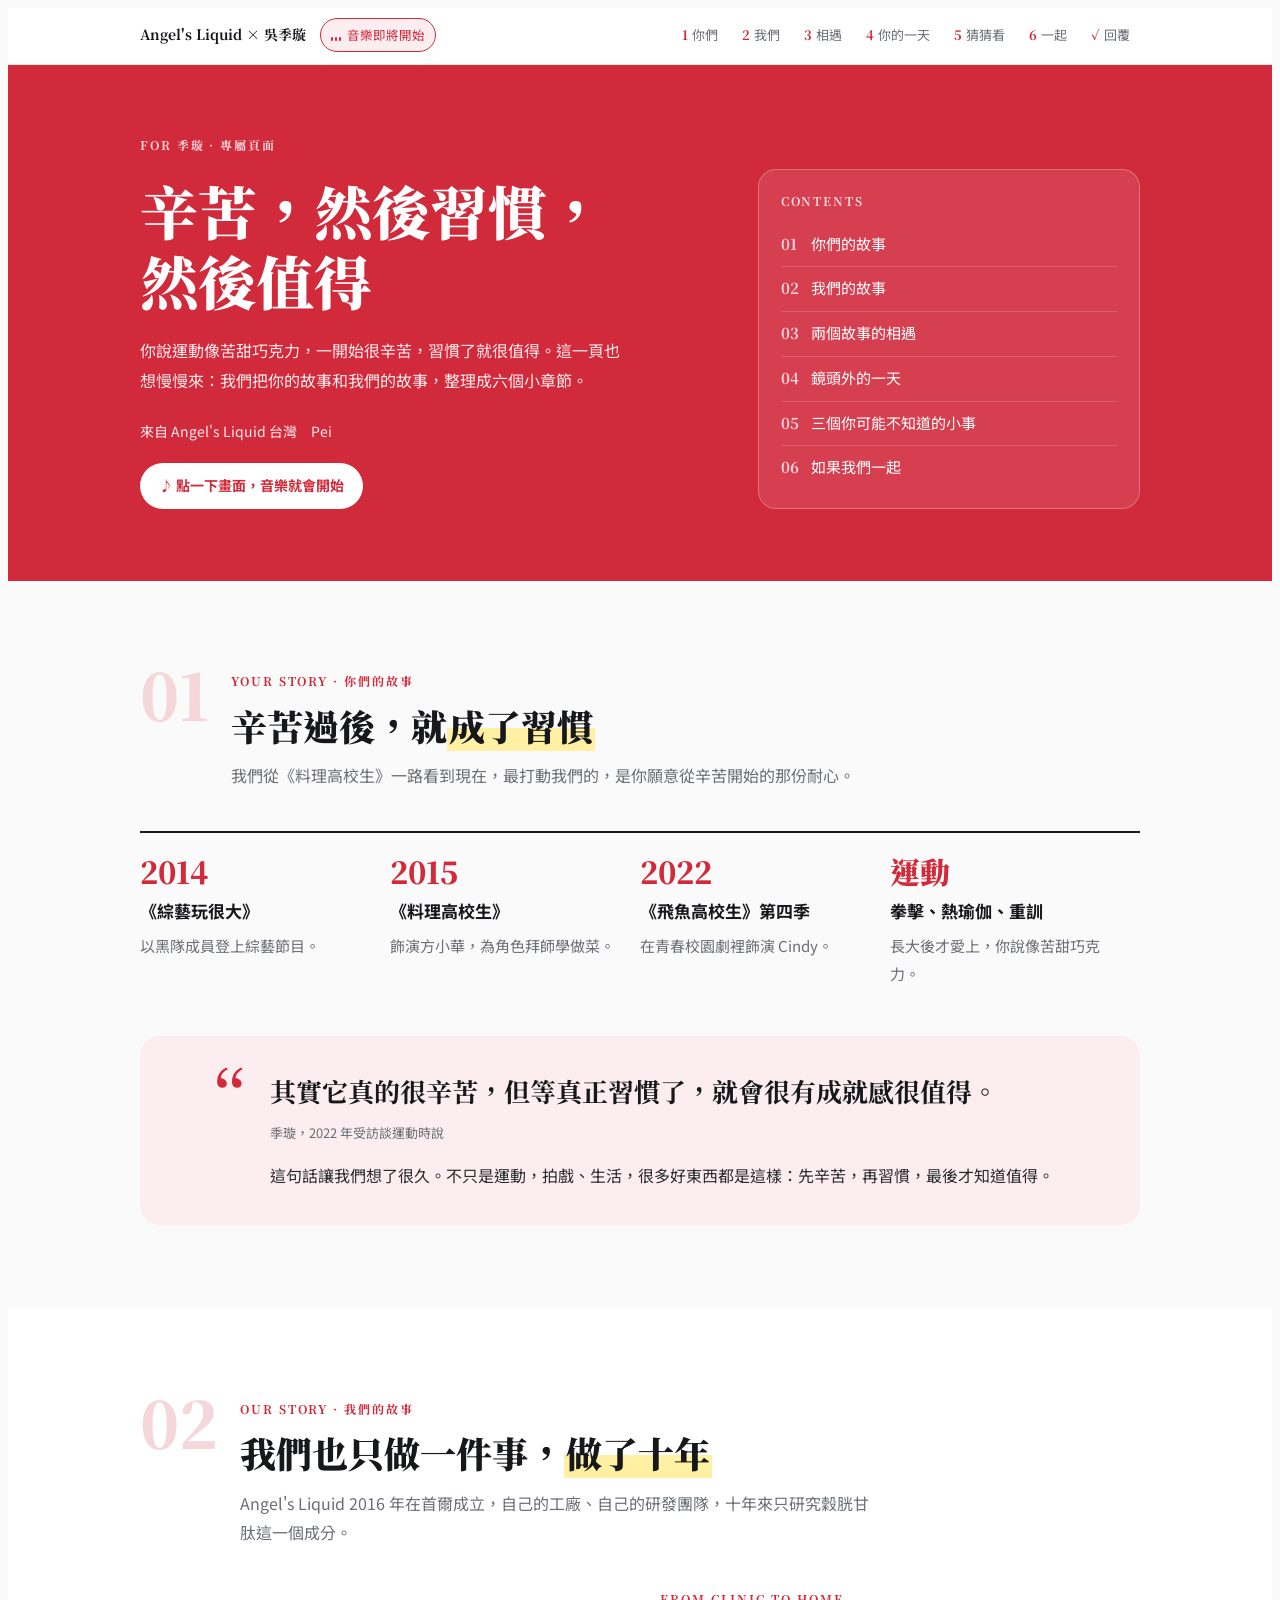
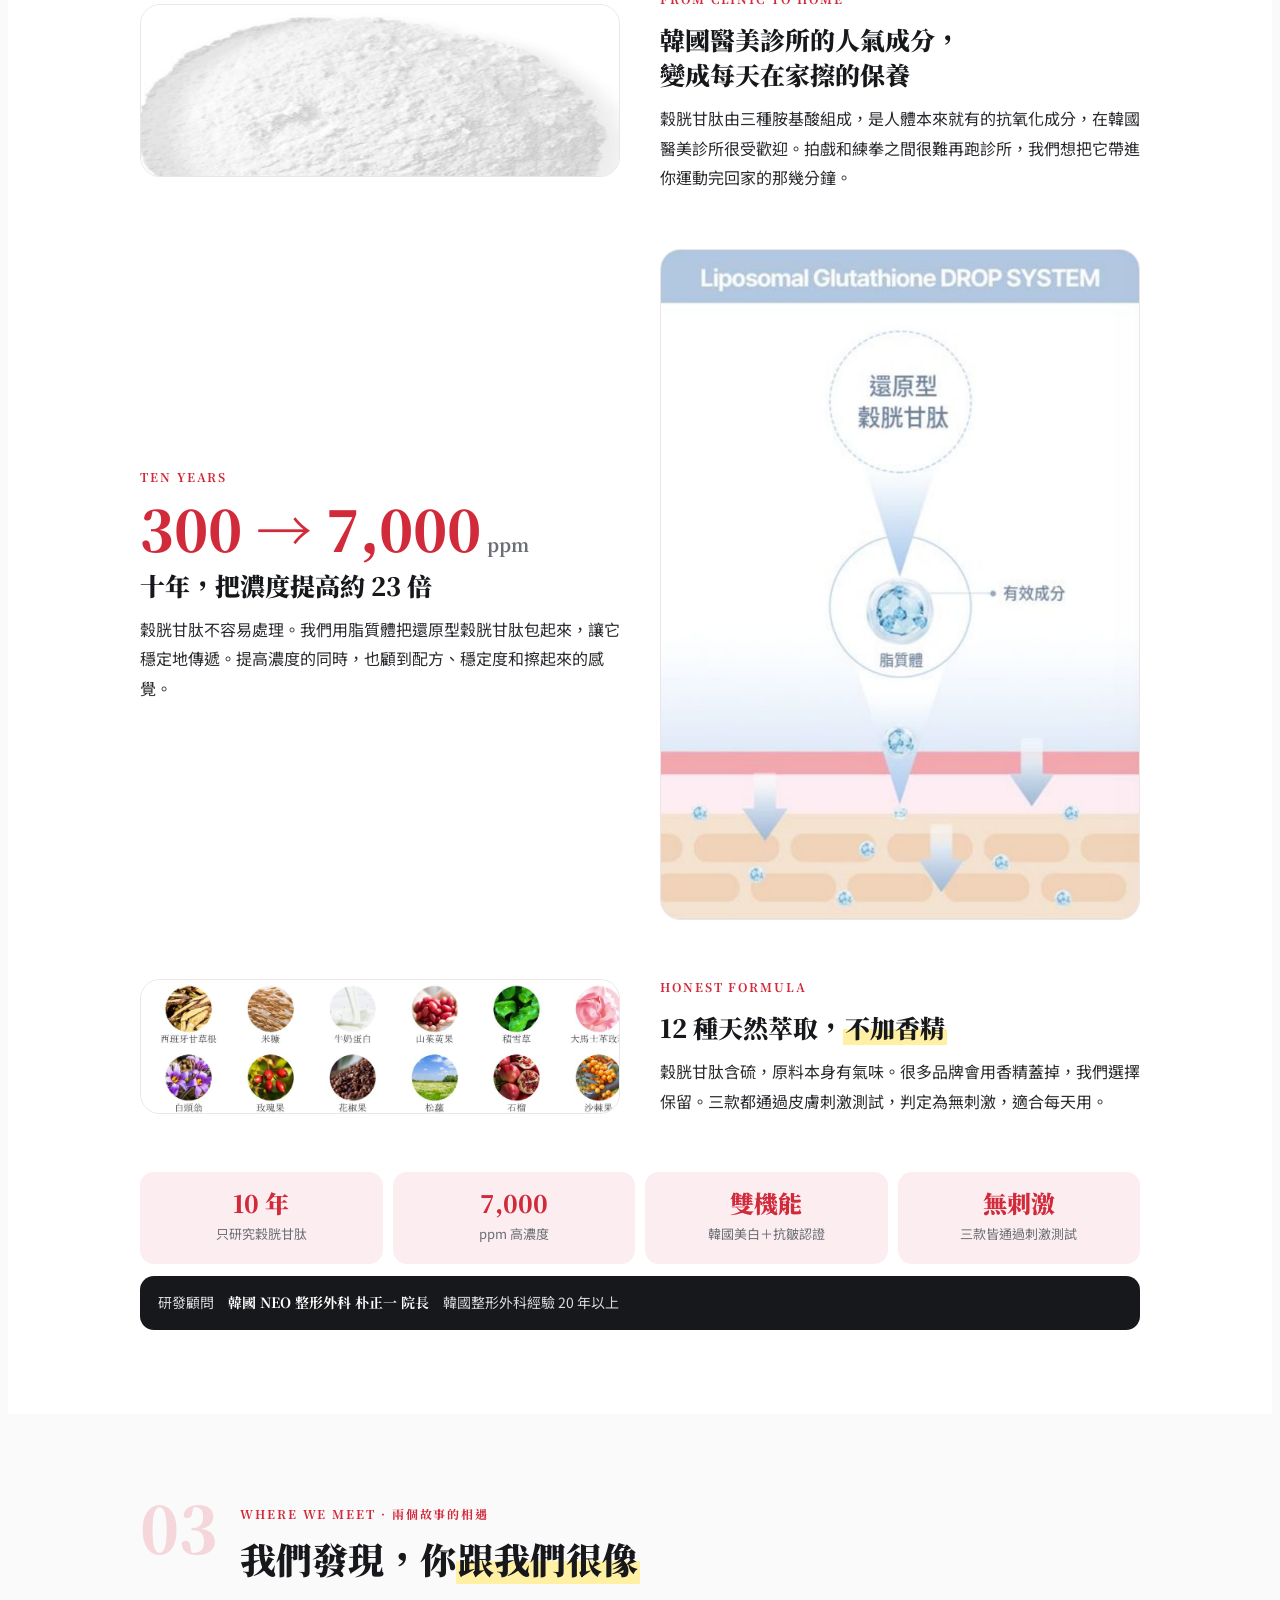
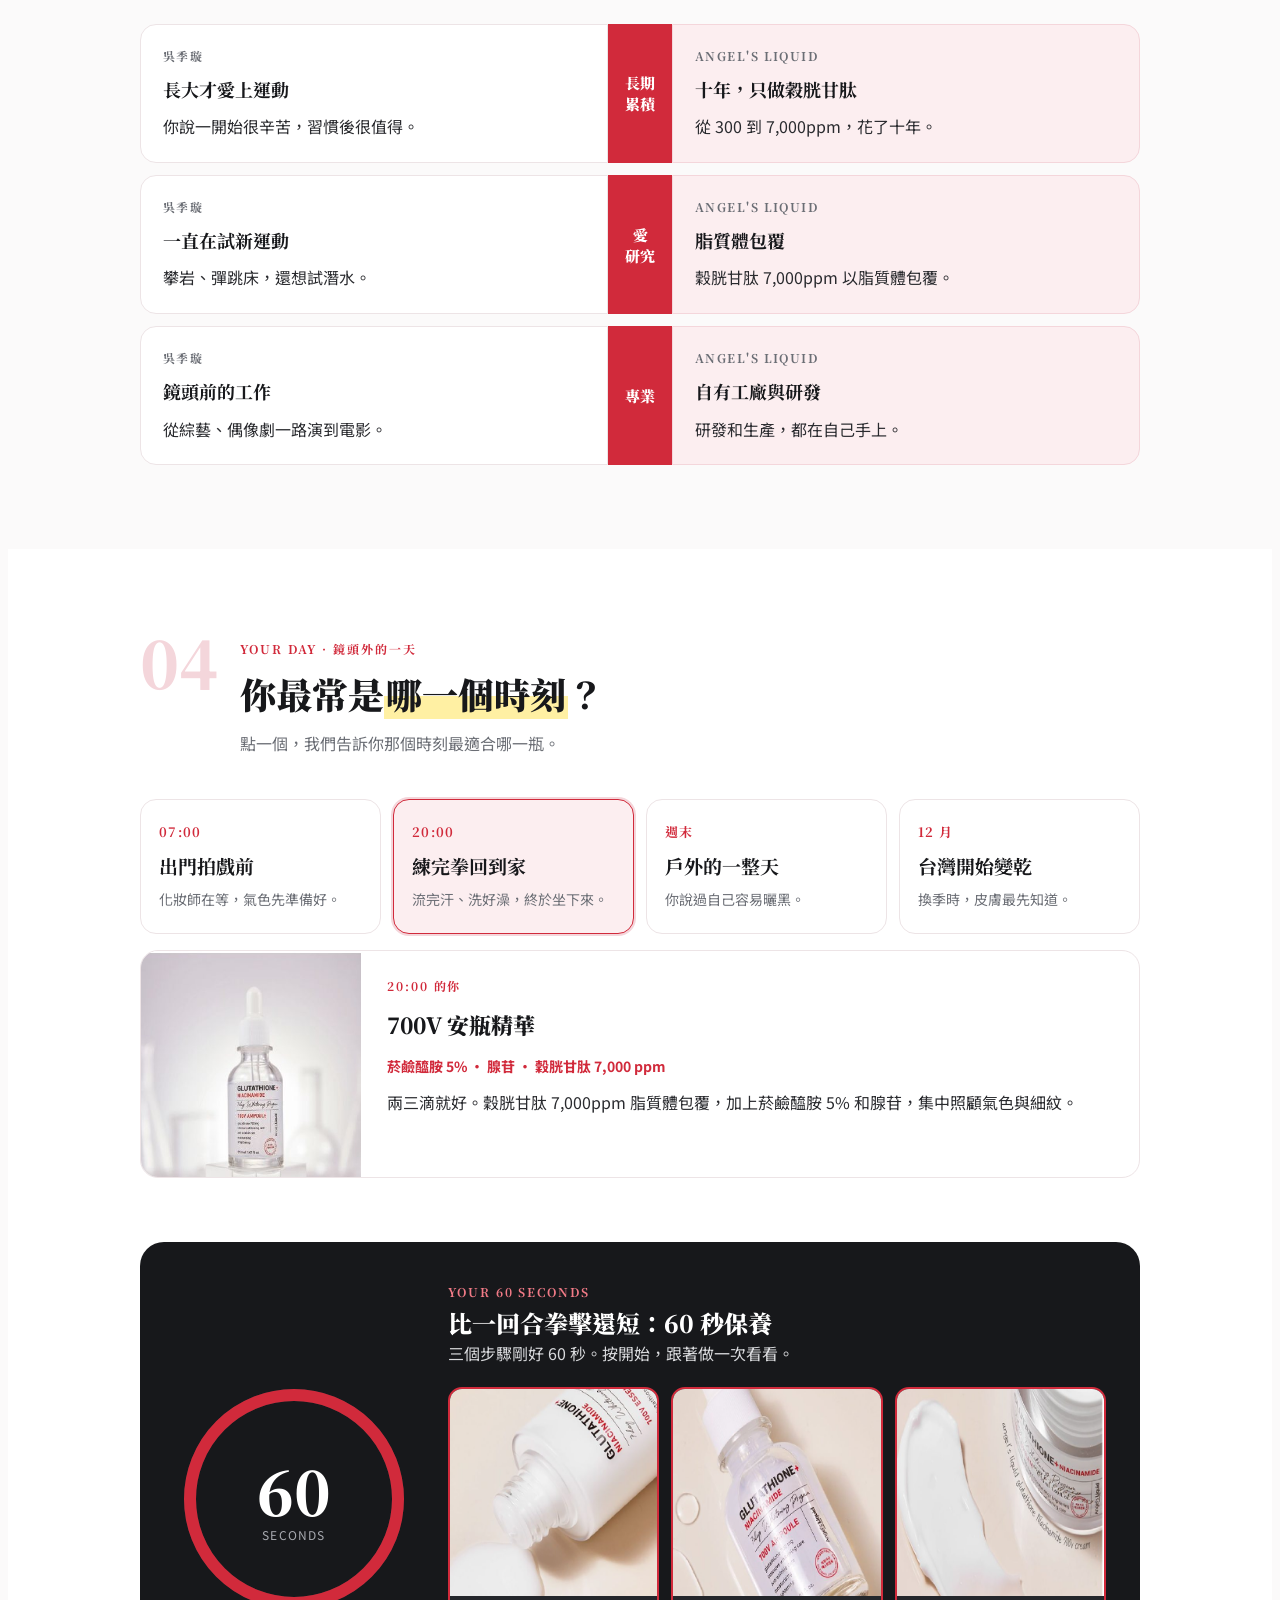
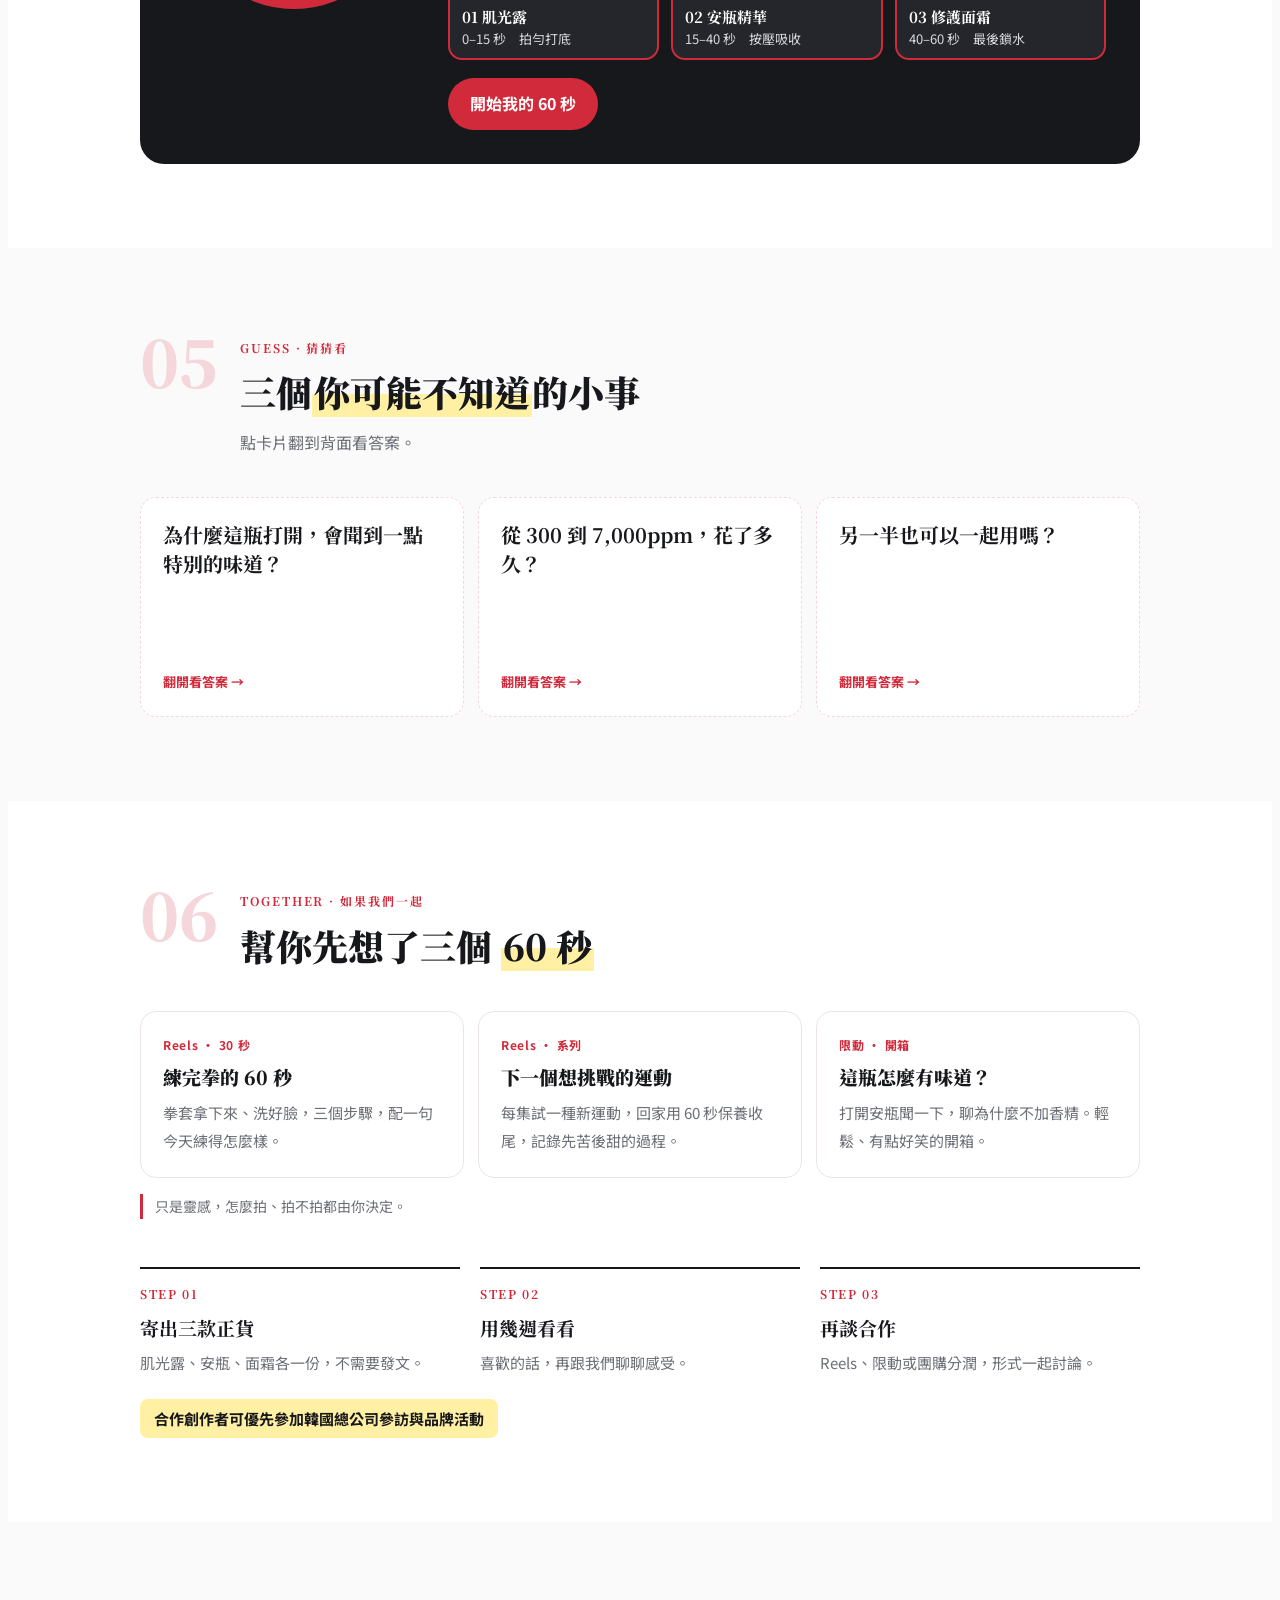
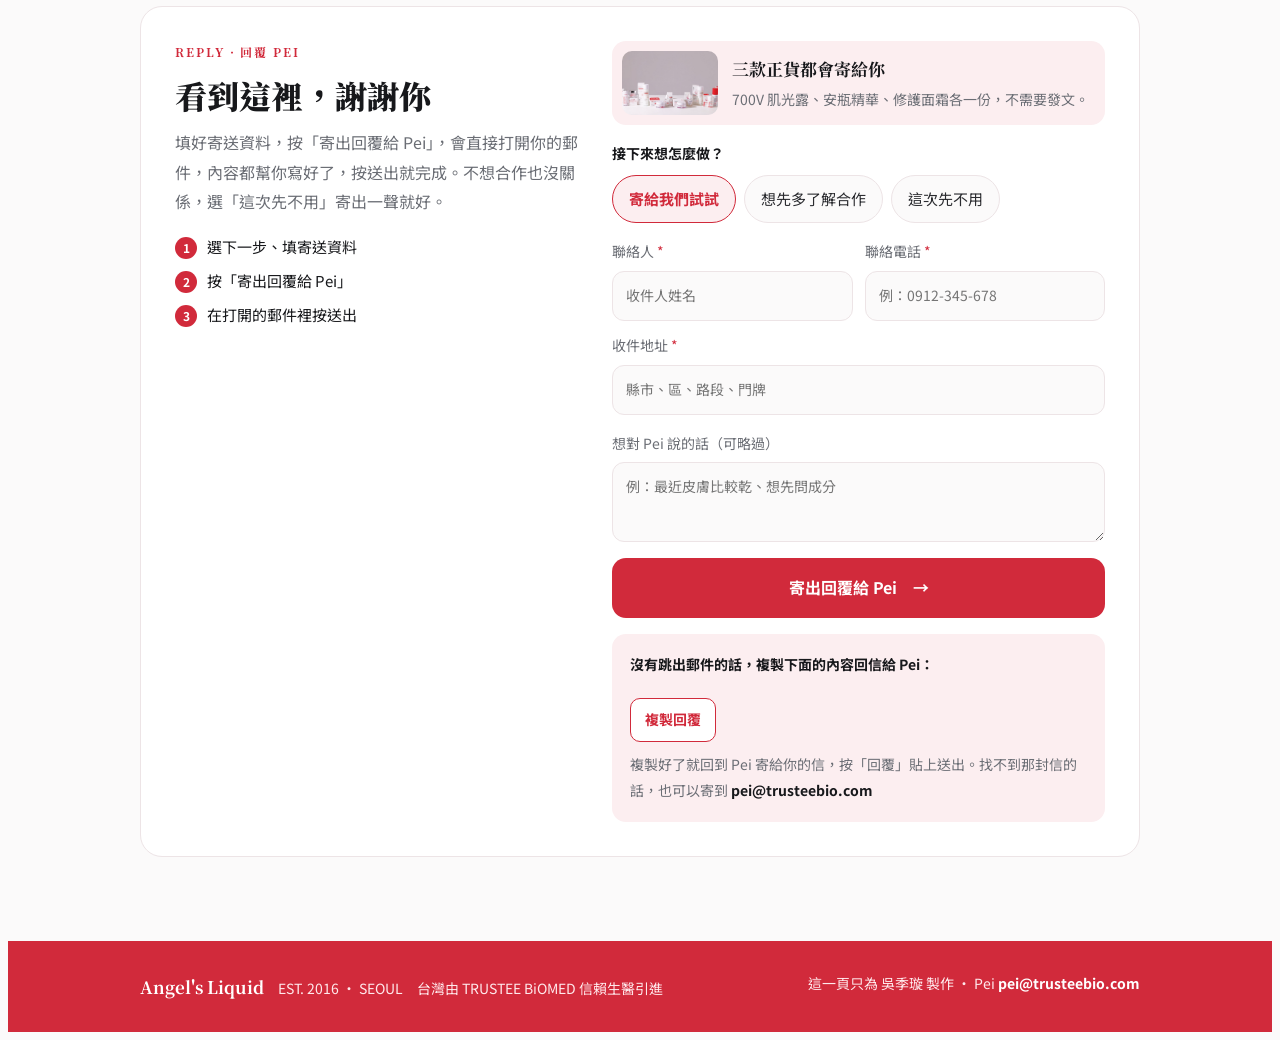
==== winniewu/index.html @ 81952eb5 "Publish winniewu" ====
<!doctype html><html lang="zh-Hant"><head><meta charset="utf-8"><meta name="viewport" content="width=device-width,initial-scale=1,viewport-fit=cover"><meta name="robots" content="noindex,nofollow">
<title>給 季璇 的一頁｜Angel&#x27;s Liquid</title><meta name="description" content="你說運動像苦甜巧克力，一開始很辛苦，習慣了就很值得。這一頁也想慢慢來：我們把你的故事和我們的故事，整理成六個小章節。">
<meta property="og:title" content="給 季璇 的一頁｜Angel&#x27;s Liquid"><meta property="og:description" content="你說運動像苦甜巧克力，一開始很辛苦，習慣了就很值得。這一頁也想慢慢來：我們把你的故事和我們的故事，整理成六個小章節。"><meta property="og:image" content="https://pei-design.github.io/for/assets/img/group.jpg"><meta property="og:url" content="https://pei-design.github.io/for/winniewu/"><meta name="theme-color" content="#D12A3B">
<link rel="preconnect" href="https://fonts.googleapis.com"><link rel="stylesheet" href="https://fonts.googleapis.com/css2?family=Noto+Serif+TC:wght@500;700;900&family=Noto+Sans+TC:wght@400;500;700&display=swap">
<style>/* Layout: a six-chapter booklet for one creator — sticky chapter rail, creator story → brand story → where they meet → her day → guess → collaborate; brand crimson, single light look */
:root{
  --crimson:#D12A3B; --crimson-deep:#A81E2D; --ink:#17181B; --text:#2A2B2F; --muted:#6B6E75;
  --white:#FFFFFF; --page:#FBFAFA; --blush:#FCEEF0; --blush-2:#F4D6DB; --line:#EDE4E6; --marker:#FFF0A3;
  --f-serif:"Noto Serif TC","Songti TC",serif;
  --f-sans:"Noto Sans TC","PingFang TC","Microsoft JhengHei",sans-serif;
  color-scheme:light;
}
*{box-sizing:border-box}
html{scroll-behavior:smooth}
@media (prefers-reduced-motion:reduce){html{scroll-behavior:auto}}
body{background:var(--page);color:var(--text);font-family:var(--f-sans);font-size:16px;line-height:1.85}
body::before{content:"";position:fixed;inset:0 0 auto;height:env(safe-area-inset-top,0px);z-index:10;background:var(--white)}
.band{padding-left:max(16px,env(safe-area-inset-left,0px));padding-right:max(16px,env(safe-area-inset-right,0px))}
.inner{max-width:1000px;margin:0 auto}
h1,h2,h3{font-family:var(--f-serif);color:var(--ink);margin:0;text-wrap:balance;line-height:1.4}
p{margin:0}
img{display:block;max-width:100%}
.label{font-family:var(--f-serif);font-weight:700;font-size:12px;letter-spacing:.16em;text-transform:uppercase;color:var(--crimson)}
mark{background:linear-gradient(transparent 55%,var(--marker) 55%);color:inherit;padding:0 2px;white-space:nowrap}
button{font:inherit}
button:focus-visible,a:focus-visible{outline:2px solid var(--crimson);outline-offset:3px}

/* chapter rail */
.rail{position:sticky;top:env(safe-area-inset-top,0px);z-index:9;background:rgba(255,255,255,.96);border-bottom:1px solid var(--line);backdrop-filter:blur(6px)}
.rail .inner{display:flex;align-items:center;gap:14px;padding-block:10px;overflow-x:auto;scrollbar-width:none}
.rail .inner::-webkit-scrollbar{display:none}
.rail .brand{font-family:var(--f-serif);font-weight:700;color:var(--ink);white-space:nowrap;font-size:14px}
.rail nav{display:flex;gap:4px;margin-left:auto}
.rail a{white-space:nowrap;text-decoration:none;font-size:13px;color:var(--muted);padding:5px 10px;border-radius:999px}
.rail a b{font-family:var(--f-serif);color:var(--crimson);margin-right:4px}
.rail a.on{background:var(--blush);color:var(--crimson);font-weight:700}
.bar{height:2px;background:var(--crimson);width:0;transition:width .15s linear}

/* chapter frame */
.ch{padding-block:84px}
.ch-head{display:grid;grid-template-columns:auto 1fr;gap:22px;align-items:start;margin-bottom:40px;max-width:46em}
.ch-no{font-family:var(--f-serif);font-weight:900;font-size:64px;line-height:.9;color:var(--blush-2)}
.ch-head h2{font-size:clamp(26px,3.8vw,36px);font-weight:900;margin-top:6px}
.ch-head p{color:var(--muted);margin-top:10px}
.alt{background:var(--white)}

/* cover */
.cover{background:var(--crimson);color:var(--white)}
.cover .inner{padding-block:64px 72px;display:grid;grid-template-columns:1.2fr .8fr;gap:44px;align-items:end}
.cover .label{color:#FFD6DB}
.cover h1{color:var(--white);font-size:clamp(34px,5.8vw,58px);font-weight:900;line-height:1.22;margin:16px 0 20px}
.cover p{color:#FFE9EC;max-width:30em}
.toc{background:rgba(255,255,255,.1);border:1px solid rgba(255,255,255,.25);border-radius:18px;padding:20px 22px;display:flex;flex-direction:column;gap:2px}
.toc .label{margin-bottom:8px}
.toc a{display:grid;grid-template-columns:30px 1fr;color:var(--white);text-decoration:none;padding:7px 0;border-top:1px solid rgba(255,255,255,.16);font-size:15px}
.toc a:first-of-type{border-top:0}
.toc a b{font-family:var(--f-serif);color:#FFD6DB}
.toc a:hover span{text-decoration:underline}
.from{margin-top:24px;font-size:14px;color:#FFD6DB}
@media (max-width:800px){.cover .inner{grid-template-columns:1fr}}

/* ch1 timeline */
.tl{list-style:none;margin:0;padding:0;display:grid;grid-template-columns:repeat(4,1fr);border-top:2px solid var(--ink)}
.tl li{padding:20px 18px 0 0;display:flex;flex-direction:column;gap:6px;min-width:0}
.tl .yr{font-family:var(--f-serif);font-weight:900;font-size:30px;color:var(--crimson);font-variant-numeric:tabular-nums;line-height:1.2}
.tl b{color:var(--ink);font-size:17px}
.tl span{font-size:15px;color:var(--muted)}
@media (max-width:800px){.tl{grid-template-columns:1fr 1fr;row-gap:26px}}
@media (max-width:440px){.tl{grid-template-columns:1fr}}
.quote{margin-top:48px;background:var(--blush);border-radius:20px;padding:34px 36px;display:grid;grid-template-columns:auto 1fr;gap:22px}
.quote .q{font-family:var(--f-serif);font-size:72px;line-height:.8;color:var(--crimson)}
.quote blockquote{margin:0;font-family:var(--f-serif);font-weight:700;font-size:clamp(20px,2.8vw,26px);color:var(--ink);line-height:1.6}
.quote cite{display:block;margin-top:10px;font-style:normal;font-size:13px;color:var(--muted)}
.quote p{margin-top:16px}
@media (max-width:560px){.quote{grid-template-columns:1fr;padding:26px}}

/* ch2 brand story: alternating image/text rows */
.rows{display:flex;flex-direction:column;gap:56px}
.row{display:grid;grid-template-columns:1fr 1fr;gap:40px;align-items:center}
.row.flip-r .media{order:2}
.row .media{background:var(--white);border:1px solid var(--line);border-radius:20px;overflow:hidden}
.row .media img{width:100%;height:auto}
.row .txt{display:flex;flex-direction:column;gap:12px}
.row .txt h3{font-size:clamp(21px,2.6vw,25px);font-weight:900}
.row .big{font-family:var(--f-serif);font-weight:900;font-size:clamp(40px,6vw,56px);color:var(--crimson);line-height:1}
.row .big small{font-size:18px;color:var(--muted);font-weight:700;margin-left:6px}
@media (max-width:800px){.row{grid-template-columns:1fr;gap:20px}.row.flip-r .media{order:0}}
.proofs{display:grid;grid-template-columns:repeat(4,1fr);gap:10px;margin-top:56px}
.proof{background:var(--blush);border-radius:14px;padding:16px 12px;text-align:center}
.proof b{display:block;font-family:var(--f-serif);font-weight:900;font-size:24px;color:var(--crimson);line-height:1.25}
.proof span{font-size:13px;color:var(--muted)}
@media (max-width:700px){.proofs{grid-template-columns:1fr 1fr}}
.doc{margin-top:12px;background:var(--ink);color:#D9DADD;border-radius:14px;padding:14px 18px;font-size:14px}
.doc b{color:var(--white);font-family:var(--f-serif)}

/* ch3 meet */
.meet{display:flex;flex-direction:column;gap:12px}
.pair{display:grid;grid-template-columns:1fr 64px 1fr;align-items:stretch;gap:0}
.pair > div{background:var(--white);border:1px solid var(--line);padding:20px 22px;display:flex;flex-direction:column;gap:6px;min-width:0}
.pair .you{border-radius:16px 0 0 16px}
.pair .us{border-radius:0 16px 16px 0;background:var(--blush);border-color:var(--blush-2)}
.pair .mid{background:var(--crimson);border:0;color:var(--white);align-items:center;justify-content:center;font-family:var(--f-serif);font-weight:900;font-size:15px;padding:8px;text-align:center;line-height:1.4}
.pair .who{font-size:12px;letter-spacing:.12em;font-weight:700;color:var(--muted);font-family:var(--f-serif)}
.pair b{font-family:var(--f-serif);font-size:18px;color:var(--ink)}
@media (max-width:640px){.pair{grid-template-columns:1fr}.pair .you{border-radius:16px 16px 0 0}.pair .us{border-radius:0 0 16px 16px}.pair .mid{padding:6px}}

/* ch4 day */
.scenes{display:grid;grid-template-columns:repeat(4,1fr);gap:12px}
.scene{background:var(--white);border:1px solid var(--line);border-radius:16px;padding:20px 18px;text-align:left;cursor:pointer;display:flex;flex-direction:column;gap:8px;color:inherit;min-width:0}
.scene .t{font-family:var(--f-serif);font-size:13px;letter-spacing:.1em;color:var(--crimson);font-weight:700}
.scene b{font-family:var(--f-serif);font-size:19px;color:var(--ink);line-height:1.45}
.scene span{font-size:14px;color:var(--muted)}
.scene[aria-pressed="true"]{border-color:var(--crimson);background:var(--blush);box-shadow:0 0 0 2px var(--blush-2)}
@media (max-width:860px){.scenes{grid-template-columns:1fr 1fr}}

.answer{margin-top:16px;background:var(--white);border:1px solid var(--line);border-radius:18px;overflow:hidden;display:grid;grid-template-columns:220px 1fr}
.answer img{width:100%;height:100%;object-fit:cover;background:#F2F1F3}
.answer .body{padding:24px 26px;display:flex;flex-direction:column;gap:8px;min-width:0}
.answer .name{font-family:var(--f-serif);font-weight:900;font-size:22px;color:var(--ink)}
.answer .spec{font-size:14px;color:var(--crimson);font-weight:700}
@media (max-width:600px){.answer{grid-template-columns:1fr}.answer img{height:220px}}
.routine{margin-top:64px;background:var(--ink);border-radius:24px;padding:34px;display:grid;grid-template-columns:240px 1fr;gap:34px;align-items:center;color:#D9DADD}
.routine h3{color:var(--white);font-size:24px;font-weight:900}
.ring{position:relative;width:100%;max-width:240px;aspect-ratio:1}
.ring svg{width:100%;height:100%;transform:rotate(-90deg)}
.ring .face{position:absolute;inset:0;display:flex;flex-direction:column;align-items:center;justify-content:center;gap:4px}
.ring .sec{font-family:var(--f-serif);font-weight:900;font-size:60px;line-height:1;color:var(--white);font-variant-numeric:tabular-nums}
.ring .face small{font-size:12px;color:#A9ABB1;letter-spacing:.1em}
.rsteps{display:grid;grid-template-columns:repeat(3,1fr);gap:12px;margin-top:18px}
.rstep{border-radius:14px;overflow:hidden;background:#24262B;border:2px solid transparent;transition:border-color .3s,opacity .3s;opacity:.55}
.rstep.on{border-color:var(--crimson);opacity:1}
.rstep img{width:100%;aspect-ratio:1;object-fit:cover}
.rstep div{padding:10px 12px;font-size:13px;line-height:1.5}
.rstep b{display:block;color:var(--white);font-family:var(--f-serif);font-size:15px}
.go{margin-top:18px;background:var(--crimson);color:var(--white);border:0;border-radius:999px;padding:11px 22px;font-weight:700;cursor:pointer}
.go:hover{background:var(--crimson-deep)}
@media (max-width:760px){.routine{grid-template-columns:1fr;padding:24px}.ring{margin:0 auto;max-width:200px}}


/* ch5 flips */
.flips{display:grid;grid-template-columns:repeat(3,1fr);gap:14px}
.flip{perspective:900px;border:0;background:none;padding:0;cursor:pointer;min-height:220px;text-align:left}
.flip .card{position:relative;width:100%;height:100%;min-height:220px;transition:transform .6s;transform-style:preserve-3d}
.flip[aria-pressed="true"] .card{transform:rotateY(180deg)}
.flip .side{position:absolute;inset:0;border-radius:16px;padding:22px;display:flex;flex-direction:column;gap:10px;backface-visibility:hidden;-webkit-backface-visibility:hidden}
.flip .front{background:var(--white);border:1.5px dashed var(--blush-2)}
.flip .front b{font-family:var(--f-serif);font-size:20px;color:var(--ink);line-height:1.45}
.flip .front span{margin-top:auto;font-size:13px;color:var(--crimson);font-weight:700}
.flip .back{background:var(--crimson);color:var(--white);transform:rotateY(180deg)}
.flip .back .t{font-size:12px;letter-spacing:.14em;color:#FFD6DB;font-family:var(--f-serif);font-weight:700}
@media (prefers-reduced-motion:reduce){.flip .card{transition:none}}
@media (max-width:780px){.flips{grid-template-columns:1fr}}

/* ch6 */
.ideas{display:grid;grid-template-columns:repeat(3,1fr);gap:14px}
.idea{background:var(--white);border:1px solid var(--line);border-radius:16px;padding:22px;display:flex;flex-direction:column;gap:8px}
.idea .fmt{font-size:12px;font-weight:700;color:var(--crimson);letter-spacing:.06em}
.idea h3{font-size:19px;font-weight:900}
.idea p{font-size:15px;color:var(--muted)}
.aside{margin-top:16px;font-size:14px;color:var(--muted);border-left:3px solid var(--crimson);padding-left:12px}
@media (max-width:780px){.ideas{grid-template-columns:1fr}}
.steps{list-style:none;margin:48px 0 0;padding:0;display:grid;grid-template-columns:repeat(3,1fr);gap:20px;counter-reset:s}
.steps li{border-top:2px solid var(--ink);padding-top:14px;display:flex;flex-direction:column;gap:4px}
.steps li::before{counter-increment:s;content:"STEP 0" counter(s);font-family:var(--f-serif);font-size:12px;letter-spacing:.14em;color:var(--crimson);font-weight:700}
.steps b{font-family:var(--f-serif);font-size:19px;color:var(--ink)}
.steps span{color:var(--muted);font-size:15px}
.perk{margin-top:22px;display:inline-block;background:var(--marker);color:var(--ink);font-weight:700;padding:6px 14px;border-radius:8px;font-size:15px}
@media (max-width:640px){.steps{grid-template-columns:1fr}}

/* reply */
.reply{background:var(--white);border:1px solid var(--line);border-radius:22px;padding:34px;display:grid;grid-template-columns:.9fr 1.1fr;gap:34px}
@media (max-width:780px){.reply{grid-template-columns:1fr;padding:24px}}
.reply .head{display:flex;flex-direction:column;gap:10px}
.reply .head h2{font-size:clamp(26px,3.6vw,32px);font-weight:900}
.reply .head p{color:var(--muted)}
.reply .form{display:flex;flex-direction:column;gap:16px;min-width:0}
.grp{display:flex;flex-direction:column;gap:8px}
.grp>span{font-size:14px;font-weight:700;color:var(--ink)}
.chips{display:flex;flex-wrap:wrap;gap:8px}
.chip{padding:9px 16px;border-radius:999px;border:1px solid var(--line);background:var(--page);color:var(--text);cursor:pointer;font-size:15px}
.chip[aria-pressed="true"]{border-color:var(--crimson);background:var(--blush);color:var(--crimson);font-weight:700}
label{font-size:14px;color:var(--muted);display:flex;flex-direction:column;gap:6px}
input,textarea{font:inherit;color:var(--text);background:var(--page);border:1px solid var(--line);border-radius:12px;padding:11px 13px;width:100%}
textarea{min-height:80px;resize:vertical}
.send{background:var(--crimson);color:var(--white);border:0;border-radius:14px;padding:15px;font-weight:700;font-size:16px;cursor:pointer}
.send:hover{background:var(--crimson-deep)}
.out{background:var(--blush);border-radius:14px;padding:18px;display:flex;flex-direction:column;gap:10px}
.out pre{margin:0;white-space:pre-wrap;font-family:var(--f-sans);font-size:15px}
.ghost{align-self:flex-start;background:var(--white);border:1px solid var(--crimson);color:var(--crimson);border-radius:10px;padding:8px 14px;cursor:pointer;font-weight:700;font-size:14px}
.addr{font-weight:700;color:var(--ink);user-select:all}
.gift{display:grid;grid-template-columns:96px 1fr;gap:14px;align-items:center;background:var(--blush);border-radius:14px;padding:10px;}
.gift img{width:96px;height:64px;object-fit:cover;border-radius:10px}
.gift b{display:block;font-family:var(--f-serif);color:var(--ink);font-size:17px}
.gift span{font-size:14px;color:var(--muted)}
.ship{display:grid;grid-template-columns:1fr 1fr;gap:12px}
.ship .wide{grid-column:1/-1}
@media (max-width:440px){.ship{grid-template-columns:1fr}}
label em{color:var(--crimson);font-style:normal}
.err{color:var(--crimson);font-size:14px;font-weight:700}
.how{margin:6px 0 0;padding:0;list-style:none;counter-reset:h;display:flex;flex-direction:column;gap:6px}
.how li{counter-increment:h;display:flex;gap:10px;align-items:baseline;font-size:15px;color:var(--ink)}
.how li::before{content:counter(h);flex:none;width:22px;height:22px;border-radius:50%;background:var(--crimson);color:#fff;font-size:12px;font-weight:700;display:inline-flex;align-items:center;justify-content:center}
.ship[hidden]{display:none!important}

footer{background:var(--crimson);color:#FFE9EC}
footer .inner{padding-block:30px;display:flex;justify-content:space-between;flex-wrap:wrap;gap:12px;font-size:14px}
footer b{font-family:var(--f-serif);color:var(--white);font-size:17px}

/* ---------- phone ---------- */
@media (max-width:600px){
  body{font-size:15.5px;line-height:1.8}
  .rail .brand{display:none}
  .rail nav{margin-left:0}
  .rail a{padding:5px 8px}
  .ch{padding-block:52px}
  .ch-head{grid-template-columns:1fr;gap:4px;margin-bottom:26px}
  .ch-no{font-size:40px}
  .ch-head h2{font-size:25px;margin-top:2px}
  .cover .inner{padding-block:40px 44px;gap:28px}
  .cover h1{font-size:30px;line-height:1.3;margin:12px 0 14px}
  .cover h1 span{display:block}
  .toc{padding:14px 16px}
  .toc a{padding:6px 0;font-size:14px}
  .tl{grid-template-columns:1fr 1fr;column-gap:14px;row-gap:18px}
  .tl li{padding:14px 0 0}
  .tl .yr{font-size:24px}
  .tl b{font-size:15px}
  .tl span{font-size:14.5px;line-height:1.65}
  .quote{margin-top:32px;padding:22px 20px;gap:6px}
  .quote .q{font-size:48px}
  .quote blockquote{font-size:19px}
  .rows{gap:36px}
  .row .txt h3{font-size:20px}
  .proofs{margin-top:36px}
  .proof{padding:14px 10px}
  .proof span,.proof small{font-size:13px}
  .proof b{font-size:20px}
  .pair > div{padding:14px 16px}
  .pair b{font-size:16px}
  .scenes{grid-template-columns:1fr 1fr;gap:8px}
  .scene{padding:14px 12px;gap:4px}
  .scene b{font-size:15.5px}
  .scene span{font-size:14px;line-height:1.6}
  .scene .t{font-size:13px}
  .answer img{height:180px}
  .answer .body{padding:18px}
  .routine{margin-top:40px;padding:22px 18px;gap:18px}
  .ring{max-width:160px}
  .ring .sec{font-size:44px}
  .routine h3{font-size:20px}
  .rsteps{grid-template-columns:1fr;gap:8px}
  .rstep{display:grid;grid-template-columns:76px 1fr;align-items:center}
  .rstep img{aspect-ratio:1;height:76px}
  .rstep div{padding:10px 14px;font-size:14px;line-height:1.55}
  .rstep b{font-size:15px}
  .go{width:100%}
  .flip,.flip .card{min-height:150px}
  .flip .side{padding:18px}
  .flip .front b{font-size:18px}
  .idea{padding:18px}
  .steps{margin-top:36px;gap:14px}
  .reply{padding:20px 16px;gap:22px;border-radius:18px}
  .chip{padding:8px 13px;font-size:14px}
  footer .inner{flex-direction:column;gap:6px}
}
@media (max-width:360px){.scenes{grid-template-columns:1fr}}
/* music */
.music{flex:none;display:inline-flex;align-items:center;gap:6px;border:1px solid var(--line);background:var(--white);color:var(--muted);border-radius:999px;padding:4px 10px;font-size:12.5px;cursor:pointer;white-space:nowrap}
.music[aria-pressed="true"]{border-color:var(--crimson);color:var(--crimson);background:var(--blush)}
.eq{display:inline-flex;align-items:flex-end;gap:2px;height:11px}
.eq i{width:2px;height:4px;background:currentColor;border-radius:1px}
.music[aria-pressed="true"] .eq i{animation:eq 1s infinite ease-in-out}
.music[aria-pressed="true"] .eq i:nth-child(2){animation-delay:.2s}.music[aria-pressed="true"] .eq i:nth-child(3){animation-delay:.4s}
@keyframes eq{0%,100%{height:3px}50%{height:11px}}
@media (prefers-reduced-motion:reduce){.music[aria-pressed="true"] .eq i{animation:none;height:8px}}
.music-cta{margin-top:18px;background:rgba(255,255,255,.14);color:#fff;border:1px solid rgba(255,255,255,.4);border-radius:999px;padding:9px 18px;font-size:14px;font-weight:700;cursor:pointer}
.music-cta[aria-pressed="true"]{background:#fff;color:var(--crimson)}
.music-cta:hover{background:rgba(255,255,255,.24)}
@media (max-width:600px){.rail .music{order:-1}}

a.send{display:block;text-align:center;text-decoration:none}
</style></head><body><div id="app"></div>
<script>/* Shared renderer for the creator booklet site. renderSite(d) -> HTML string; bindSite(root,d) wires interactions. */
var SITE_EMAIL='pei@trusteebio.com';
function _e(s){return String(s==null?'':s).replace(/[&<>"]/g,function(c){return {'&':'&amp;','<':'&lt;','>':'&gt;','"':'&quot;'}[c];});}
function _mark(t,m){t=_e(t);if(m){var em=_e(m);var i=t.indexOf(em);if(i>=0)return t.slice(0,i)+'<mark>'+em+'</mark>'+t.slice(i+em.length);}return t;}
function _br(t){return _e(t).replace(/\n/g,'<br>');}
var SITE_PRODUCTS={
  toner:{img:'../assets/img/toner.jpg',name:'700V 肌光露',spec:'150 mL · 化妝水質地 · 菸鹼醯胺'},
  ampoule:{img:'../assets/img/ampoule.jpg',name:'700V 安瓶精華',spec:'菸鹼醯胺 5% · 腺苷 · 穀胱甘肽 7,000 ppm'},
  cream:{img:'../assets/img/cream.jpg',name:'700V 修護面霜',spec:'角鯊烷 · 腺苷 · 柔滑不黏'}
};
function renderSite(d){
  d=d||{};var h=d.hero||{},c1=d.c1||{},c2=d.c2||{},c3=d.c3||{},c4=d.c4||{},c5=d.c5||{},c6=d.c6||{},rp=d.reply||{};
  var name=d.creator_name||'',ch=d.channel||'';
  var scenes=(c4.scenes||[]).slice(0,4),def=Math.min(Math.max(c4.default||0,0),Math.max(scenes.length-1,0));
  var s0=scenes[def]||{},p0=SITE_PRODUCTS[s0.p]||SITE_PRODUCTS.ampoule;
  var head=function(no,en,title,mark,intro){return '<div class="ch-head"><span class="ch-no">'+no+'</span><div><span class="label">'+en+'</span><h2>'+_mark(title,mark)+'</h2>'+(intro?'<p>'+_e(intro)+'</p>':'')+'</div></div>';};
  var o='';
  o+='<div class="rail band"><div class="inner"><span class="brand">Angel\'s Liquid × '+_e(ch||name)+'</span><button class="music" type="button" data-music aria-pressed="false"><span class="eq" aria-hidden="true"><i></i><i></i><i></i></span><span data-music-label>音樂</span></button><nav aria-label="章節">'
   +'<a href="#c1"><b>1</b>你們</a><a href="#c2"><b>2</b>我們</a><a href="#c3"><b>3</b>相遇</a><a href="#c4"><b>4</b>你的一天</a><a href="#c5"><b>5</b>猜猜看</a><a href="#c6"><b>6</b>一起</a><a href="#reply"><b>✓</b>回覆</a></nav></div><div class="bar" data-bar></div></div>';
  o+='<header class="cover band"><div class="inner"><div><span class="label">'+_e(h.eyebrow||('For '+name+' · 專屬頁面'))+'</span><h1>'+_e(h.title_l1||'')+'<br>'+_e(h.title_l2||'')+'</h1><p>'+_e(h.sub||'')+'</p><p class="from">來自 Angel\'s Liquid 台灣　Pei</p><button class="music-cta" type="button" data-music aria-pressed="false">♪ 開啟音樂，慢慢看</button></div>'
   +'<nav class="toc" aria-label="目錄"><span class="label">Contents</span><a href="#c1"><b>01</b><span>你們的故事</span></a><a href="#c2"><b>02</b><span>我們的故事</span></a><a href="#c3"><b>03</b><span>兩個故事的相遇</span></a><a href="#c4"><b>04</b><span>鏡頭外的一天</span></a><a href="#c5"><b>05</b><span>三個你可能不知道的小事</span></a><a href="#c6"><b>06</b><span>如果我們一起</span></a></nav></div></header><main>';
  // 1
  o+='<section class="ch band" id="c1"><div class="inner">'+head('01','Your story · 你們的故事',c1.title,c1.mark,c1.intro)+'<ol class="tl">';
  (c1.timeline||[]).slice(0,4).forEach(function(t){o+='<li><span class="yr">'+_e(t.k)+'</span><b>'+_e(t.b)+'</b><span>'+_e(t.s)+'</span></li>';});
  o+='</ol>';
  if(c1.quote&&c1.quote.text){o+='<div class="quote"><span class="q" aria-hidden="true">“</span><div><blockquote>'+_e(c1.quote.text)+'</blockquote>'+(c1.quote.cite?'<cite>'+_e(c1.quote.cite)+'</cite>':'')+(c1.quote.reflection?'<p>'+_e(c1.quote.reflection)+'</p>':'')+'</div></div>';}
  else if(c1.reflection){o+='<div class="quote"><span class="q" aria-hidden="true">“</span><div><p style="margin:0">'+_e(c1.reflection)+'</p></div></div>';}
  o+='</div></section>';
  // 2
  o+='<section class="ch band alt" id="c2"><div class="inner">'+head('02','Our story · 我們的故事',c2.title||'我們也只做一件事，做了十年',c2.mark||'做一件事',c2.intro||'Angel\'s Liquid 2016 年在首爾成立，自己的工廠、自己的研發團隊，從頭到尾只研究一個成分。')+'<div class="rows">'
   +'<div class="row"><div class="media"><img src="../assets/img/powder.jpg" alt="穀胱甘肽原料粉末"></div><div class="txt"><span class="label">From clinic to home</span><h3>韓國醫美診所的人氣成分，變成每天在家擦的保養</h3><p>穀胱甘肽由三種胺基酸組成，是人體本來就有的抗氧化成分，在韓國醫美診所很受歡迎。'+_e(c2.bridge||'但不是每個人都有時間跑診所。我們想把它帶回家。')+'</p></div></div>'
   +'<div class="row flip-r"><div class="media"><img src="../assets/img/liposome.jpg" alt="脂質體包覆穀胱甘肽示意圖"></div><div class="txt"><span class="label">Ten years</span><span class="big">300 → 7,000<small>ppm</small></span><h3>十年，把濃度提高約 23 倍</h3><p>穀胱甘肽不容易處理。我們用脂質體把還原型穀胱甘肽包起來，讓它穩定地傳遞。提高濃度的同時，也顧到配方、穩定度和擦起來的感覺。</p></div></div>'
   +'<div class="row"><div class="media"><img src="../assets/img/extracts.jpg" alt="12 種天然萃取"></div><div class="txt"><span class="label">Honest formula</span><h3>12 種天然萃取，<mark>不加香精</mark></h3><p>穀胱甘肽含硫，原料本身有氣味。很多品牌會用香精蓋掉，我們選擇保留。三款都通過皮膚刺激測試，判定為無刺激，適合每天用。</p></div></div></div>'
   +'<div class="proofs"><div class="proof"><b>10 年</b><span>只研究穀胱甘肽</span></div><div class="proof"><b>7,000</b><span>ppm 高濃度</span></div><div class="proof"><b>雙機能</b><span>韓國美白＋抗皺認證</span></div><div class="proof"><b>無刺激</b><span>三款皆通過刺激測試</span></div></div>'
   +'<div class="doc">研發顧問　<b>韓國 NEO 整形外科 朴正一 院長</b>　韓國整形外科經驗 20 年以上</div></div></section>';
  // 3
  o+='<section class="ch band" id="c3"><div class="inner">'+head('03','Where we meet · 兩個故事的相遇',c3.title||'我們發現，你們跟我們很像',c3.mark||'你們跟我們很像','')+'<div class="meet">';
  (c3.pairs||[]).slice(0,3).forEach(function(p){o+='<div class="pair"><div class="you"><span class="who">'+_e((ch||name).toUpperCase())+'</span><b>'+_e(p.you_b)+'</b><span>'+_e(p.you_s)+'</span></div><div class="mid">'+_br(p.mid)+'</div><div class="us"><span class="who">ANGEL\'S LIQUID</span><b>'+_e(p.us_b)+'</b><span>'+_e(p.us_s)+'</span></div></div>';});
  o+='</div></div></section>';
  // 4
  o+='<section class="ch band alt" id="c4"><div class="inner">'+head('04','Your day · 鏡頭外的一天',c4.title||'你最常是哪一個時刻？',c4.mark||'哪一個時刻',c4.intro||'點一個，我們告訴你那個時刻最適合哪一瓶。')+'<div class="scenes" role="group" aria-label="選擇一個時刻">';
  scenes.forEach(function(s,i){o+='<button class="scene" type="button" aria-pressed="'+(i===def)+'" data-i="'+i+'"><span class="t">'+_e(s.t)+'</span><b>'+_e(s.b)+'</b><span>'+_e(s.s)+'</span></button>';});
  o+='</div><div class="answer" aria-live="polite"><img data-ans-img src="'+p0.img+'" alt="'+_e(p0.name)+'"><div class="body"><span class="label" data-ans-tag>'+_e(s0.t||'')+' 的你</span><span class="name" data-ans-name>'+_e(p0.name)+'</span><span class="spec" data-ans-spec>'+_e(p0.spec)+'</span><p data-ans-why>'+_e(s0.why||'')+'</p></div></div>';
  o+='<div class="routine"><div class="ring"><svg viewBox="0 0 120 120" aria-hidden="true"><circle cx="60" cy="60" r="52" fill="none" stroke="#2E3035" stroke-width="6"/><circle data-arc cx="60" cy="60" r="52" fill="none" stroke="#D12A3B" stroke-width="6" stroke-linecap="round" stroke-dasharray="326.73" stroke-dashoffset="0"/></svg><div class="face"><span class="sec" data-sec>60</span><small>SECONDS</small></div></div>'
   +'<div><span class="label" style="color:#F07A86">Your 60 seconds</span><h3>'+_e(c4.routine_title||'三個步驟，60 秒保養')+'</h3><p data-rstat>三個步驟剛好 60 秒。按開始，跟著做一次看看。</p><div class="rsteps">'
   +'<div class="rstep on" data-rs><img src="../assets/img/step1.jpg" alt="肌光露質地"><div><b>01 肌光露</b>0–15 秒　拍勻打底</div></div>'
   +'<div class="rstep on" data-rs><img src="../assets/img/step2.jpg" alt="安瓶精華質地"><div><b>02 安瓶精華</b>15–40 秒　按壓吸收</div></div>'
   +'<div class="rstep on" data-rs><img src="../assets/img/step3.jpg" alt="修護面霜質地"><div><b>03 修護面霜</b>40–60 秒　最後鎖水</div></div></div>'
   +'<button class="go" data-timer type="button">開始我的 60 秒</button></div></div></div></section>';
  // 5
  o+='<section class="ch band" id="c5"><div class="inner">'+head('05','Guess · 猜猜看','三個你可能不知道的小事','你可能不知道','點卡片翻到背面看答案。')+'<div class="flips">';
  (c5.flips||[]).slice(0,3).forEach(function(f){o+='<button class="flip" type="button" aria-pressed="false"><div class="card"><div class="side front"><b>'+_e(f.q)+'</b><span>翻開看答案 →</span></div><div class="side back"><span class="t">ANSWER</span><p>'+_e(f.a)+'</p></div></div></button>';});
  o+='</div></div></section>';
  // 6
  o+='<section class="ch band alt" id="c6"><div class="inner">'+head('06','Together · 如果我們一起',c6.title||'幫你們先想了三個拍攝點子',c6.mark||'三個','')+'<div class="ideas">';
  (c6.ideas||[]).slice(0,3).forEach(function(x){o+='<div class="idea"><span class="fmt">'+_e(x.fmt)+'</span><h3>'+_e(x.title)+'</h3><p>'+_e(x.how)+'</p></div>';});
  o+='</div><p class="aside">'+_e(c6.aside||'只是靈感，怎麼拍、拍不拍都由你們決定。')+'</p>'
   +'<ol class="steps"><li><b>寄出三款正貨</b><span>肌光露、安瓶、面霜各一份，不需要發文。</span></li><li><b>用幾週看看</b><span>喜歡的話，再跟我們聊聊感受。</span></li><li><b>再談合作</b><span>Reels、限動或團購分潤，形式一起討論。</span></li></ol>'
   +'<span class="perk">合作創作者可優先參加韓國總公司參訪與品牌活動</span></div></section>';
  // reply
  o+='<section class="ch band" id="reply"><div class="inner"><div class="reply"><div class="head"><span class="label">Reply · 回覆 Pei</span><h2>'+_e(rp.title||'看到這裡，謝謝你')+'</h2>'
   +'<p>填好寄送資料，按「寄出回覆給 Pei」，會直接打開你的郵件，內容都幫你寫好了，按送出就完成。不想合作也沒關係，選「這次先不用」寄出一聲就好。</p>'
   +'<ol class="how"><li>選下一步、填寄送資料</li><li>按「寄出回覆給 Pei」</li><li>在打開的郵件裡按送出</li></ol></div>'
   +'<div class="form"><div class="gift"><img src="../assets/img/group.jpg" alt=""><div><b>三款正貨都會寄給你</b><span>700V 肌光露、安瓶精華、修護面霜各一份，不需要發文。</span></div></div>'
   +'<div class="grp"><span>接下來想怎麼做？</span><div class="chips" role="group" aria-label="下一步"><button class="chip ac" type="button" aria-pressed="true" data-v="send">寄給我們試試</button><button class="chip ac" type="button" aria-pressed="false" data-v="more">想先多了解合作</button><button class="chip ac" type="button" aria-pressed="false" data-v="no">這次先不用</button></div></div>'
   +'<div class="ship" data-ship><label><span>聯絡人 <em>*</em></span><input data-f="name" type="text" autocomplete="name" placeholder="收件人姓名"></label><label><span>聯絡電話 <em>*</em></span><input data-f="phone" type="tel" autocomplete="tel" placeholder="例：0912-345-678"></label><label class="wide"><span>收件地址 <em>*</em></span><input data-f="addr" type="text" autocomplete="street-address" placeholder="縣市、區、路段、門牌"></label></div>'
   +'<p class="err" data-err role="alert" hidden></p><label>想對 Pei 說的話（可略過）<textarea data-f="note" placeholder="例：最近皮膚比較乾、想先問成分"></textarea></label>'
   +'<a class="send" data-make href="mailto:'+SITE_EMAIL+'" target="_blank" rel="noopener" role="button">寄出回覆給 Pei　→</a><div class="out" data-out hidden><p style="font-size:14px;color:var(--ink);font-weight:700;margin:0">沒有跳出郵件的話，複製下面的內容回信給 Pei：</p><pre data-out-text></pre><button class="ghost" data-copy type="button">複製回覆</button><span data-copied style="font-size:13px;color:var(--crimson)" hidden>已複製</span>'
   +'<p style="font-size:14px;color:var(--muted)">複製好了就回到 Pei 寄給你的信，按「回覆」貼上送出。找不到那封信的話，也可以寄到 <span class="addr">'+SITE_EMAIL+'</span></p></div></div></div></div></section></main>';
  o+='<footer class="band"><div class="inner"><span><b>Angel\'s Liquid</b>　EST. 2016 · SEOUL　台灣由 TRUSTEE BiOMED 信賴生醫引進</span><span>這一頁只為 '+_e(ch||name)+' 製作 · Pei <span class="addr" style="color:#fff">'+SITE_EMAIL+'</span></span></div></footer>';
  return o;
}

/* Original ambient music, synthesized live with Web Audio (no audio file, no licensing). */
function SiteMusic(win){
  /* Plays the licensed track "Cafe Lofi" (Pixabay, zephiramusic) from the page's own files: loop, gentle fade in/out. */
  var A=null,on=false,fade=null,TARGET=0.55,cbs=[];
  function el(){ if(!A){ A=new win.Audio('../assets/audio/cafe-lofi.mp3'); A.loop=true; A.preload='auto'; A.volume=0;
      ['play','playing','pause'].forEach(function(ev){A.addEventListener(ev,function(){cbs.forEach(function(f){try{f();}catch(e){}});});}); } return A; }
  function ramp(to,ms,done){ var a=el(); if(fade) win.clearInterval(fade); var from=a.volume,t0=Date.now();
    fade=win.setInterval(function(){ var k=Math.min(1,(Date.now()-t0)/ms); try{a.volume=Math.max(0,Math.min(1,from+(to-from)*k));}catch(e){} if(k>=1){ win.clearInterval(fade); fade=null; if(done) done(); } },50); }
  function tryPlay(){ var a=el(); var p=a.play(); if(p&&p.then){ p.then(function(){ ramp(TARGET,2200); }).catch(function(){}); } else ramp(TARGET,2200); }
  return {
    start:function(){ on=true; tryPlay(); },
    stop:function(){ on=false; if(A) ramp(0,900,function(){ if(!on) A.pause(); }); },
    unlock:function(){ if(on&&(!A||A.paused)) tryPlay(); },
    playing:function(){ return !!(on&&A&&!A.paused); },
    isOn:function(){ return on; },
    onState:function(fn){ if(cbs.indexOf(fn)<0) cbs.push(fn); },
    toggle:function(){ if(on) this.stop(); else this.start(); return on; },
    supported:typeof win.Audio==='function'
  };
}
function bindSite(root,d,win,opts){
  win=win||window;var doc=root.ownerDocument||document;
  var q=function(s){return root.querySelector(s);},qa=function(s){return Array.prototype.slice.call(root.querySelectorAll(s));};
  var scenes=((d.c4||{}).scenes||[]).slice(0,4),sign=(d.reply||{}).sign||d.creator_name||'';
  // rail
  var links=qa('.rail nav a'),bar=q('[data-bar]');
  function onScroll(){var el=doc.documentElement,max=el.scrollHeight-el.clientHeight;if(bar)bar.style.width=(max>0?Math.min(100,el.scrollTop/max*100):0)+'%';var cur=-1;links.forEach(function(a,i){var s=root.querySelector(a.getAttribute('href'));if(s&&s.getBoundingClientRect().top<win.innerHeight*0.4)cur=i;});links.forEach(function(a,i){a.classList.toggle('on',i===cur);});}
  win.addEventListener('scroll',onScroll,{passive:true});onScroll();
  links.concat(qa('.toc a')).forEach(function(a){a.addEventListener('click',function(e){var t=root.querySelector(a.getAttribute('href'));if(t){e.preventDefault();t.scrollIntoView({behavior:'smooth'});}});});

  // music: on by default; browsers only allow sound after the first tap, so it starts on the first interaction anywhere
  opts=opts||{};
  var music=SiteMusic(win),mbtns=qa('[data-music]'),want=!!opts.autoMusic;
  if(!music.supported){mbtns.forEach(function(b){b.hidden=true;});}
  function ui(){var pl=music.playing(),pend=want&&!pl;mbtns.forEach(function(x){x.setAttribute('aria-pressed',want);});
    var l=q('[data-music-label]');if(l)l.textContent=pl?'音樂播放中':(pend?'音樂即將開始':'音樂');
    var c=q('.music-cta');if(c)c.textContent=pl?'♪ 音樂播放中（點一下關閉）':(pend?'♪ 點一下畫面，音樂就會開始':'♪ 開啟音樂，慢慢看');}
  function unlockAll(){ if(want){ music.unlock(); win.setTimeout(ui,120); } if(music.playing()){ ['pointerdown','keydown','touchend'].forEach(function(ev){doc.removeEventListener(ev,unlockAll,true);}); } }
  if(want&&music.supported){ music.start(); music.onState(ui); ['pointerdown','keydown','touchend'].forEach(function(ev){doc.addEventListener(ev,unlockAll,true);}); }
  mbtns.forEach(function(b){b.addEventListener('click',function(){
    if(want&&!music.playing()){ music.unlock(); }
    else if(want){ music.stop(); want=false; }
    else { want=true; music.start(); music.onState(ui); music.unlock(); }
    win.setTimeout(ui,150); ui(); });});
  ui();
  // scenes
  qa('.scene').forEach(function(b){b.addEventListener('click',function(){qa('.scene').forEach(function(x){x.setAttribute('aria-pressed',x===b);});var s=scenes[+b.dataset.i]||{},p=SITE_PRODUCTS[s.p]||SITE_PRODUCTS.ampoule;
    q('[data-ans-img]').src=p.img;q('[data-ans-img]').alt=p.name;q('[data-ans-name]').textContent=p.name;q('[data-ans-spec]').textContent=p.spec;q('[data-ans-why]').textContent=s.why||'';q('[data-ans-tag]').textContent=(s.t||'')+' 的你';});});
  // timer
  var C=326.73,arc=q('[data-arc]'),sec=q('[data-sec]'),btn=q('[data-timer]'),rs=qa('[data-rs]'),raf=null,t0=0;
  var msg=['01 肌光露：倒在手心，輕拍全臉。','02 安瓶精華：兩三滴，按壓到吸收。','03 修護面霜：薄薄一層，把水分鎖住。'];
  function frame(now){var el=Math.min(60,(now-t0)/1000);sec.textContent=Math.ceil(60-el);arc.setAttribute('stroke-dashoffset',String(C*el/60));var i=el<15?0:el<40?1:2;rs.forEach(function(r,k){r.classList.toggle('on',k===i&&el<60);});q('[data-rstat]').textContent=el<60?msg[i]:'完成。今天也辛苦了。';if(el<60)raf=win.requestAnimationFrame(frame);else{raf=null;btn.textContent='再來一次';rs.forEach(function(r){r.classList.add('on');});}}
  if(btn)btn.addEventListener('click',function(){if(raf)win.cancelAnimationFrame(raf);t0=win.performance.now();btn.textContent='進行中…';raf=win.requestAnimationFrame(frame);});
  // flips
  qa('.flip').forEach(function(f){f.addEventListener('click',function(){f.setAttribute('aria-pressed',f.getAttribute('aria-pressed')!=='true');});});
  // reply
  var acs=qa('.ac'),val=function(k){return (q('[data-f="'+k+'"]').value||'').trim();};
  acs.forEach(function(c){c.addEventListener('click',function(){acs.forEach(function(x){x.setAttribute('aria-pressed',x===c);});q('[data-ship]').hidden=c.dataset.v!=='send';q('[data-err]').hidden=true;q('[data-out]').hidden=true;});});
  var subj='Re: 我們把 '+(d.channel||d.creator_name||'')+' 的故事整理成一頁｜Angel\'s Liquid 品牌合作';
  function build(){var v=acs.filter(function(x){return x.getAttribute('aria-pressed')==='true';})[0].dataset.v;
    var n=val('name'),ph=val('phone'),ad=val('addr'),note=val('note'),miss=[];
    if(v==='send')miss=[!n&&'聯絡人',!ph&&'聯絡電話',!ad&&'收件地址'].filter(Boolean);
    var t='Pei 你好，\n\n';
    if(v==='send')t+='我們想試試看三款產品，寄送資料如下：\n聯絡人：'+n+'\n聯絡電話：'+ph+'\n收件地址：'+ad+'\n';
    else if(v==='more')t+='想先多了解合作方式，方便的話再跟我們說說。\n';else t+='這次先不用，謝謝你做的這一頁。\n';
    if(note)t+='\n'+note+'\n';t+='\n'+sign;return {t:t,miss:miss};}
  function refresh(){var r=build();q('[data-make]').setAttribute('href','mailto:'+SITE_EMAIL+'?subject='+encodeURIComponent(subj)+'&body='+encodeURIComponent(r.t));}
  qa('[data-f]').forEach(function(i){i.addEventListener('input',refresh);});acs.forEach(function(c){c.addEventListener('click',refresh);});refresh();
  q('[data-make]').addEventListener('click',function(e){var r=build(),err=q('[data-err]');err.hidden=true;
    if(r.miss.length){e.preventDefault();err.textContent='請填寫'+r.miss.join('、')+'，我們才能寄出。';err.hidden=false;q('[data-out]').hidden=true;return;}
    refresh();q('[data-out-text]').textContent=r.t;q('[data-copied]').hidden=true;win.setTimeout(function(){q('[data-out]').hidden=false;},600);});
  q('[data-copy]').addEventListener('click',function(){var t=q('[data-out-text]').textContent,ok=function(){q('[data-copied]').hidden=false;};var sel=function(){var r=doc.createRange();r.selectNodeContents(q('[data-out-text]'));var s=win.getSelection();s.removeAllRanges();s.addRange(r);};try{win.navigator.clipboard.writeText(t).then(ok,sel);}catch(e){sel();}});
}

(function(){var d={"c1": {"intro": "我們從《料理高校生》一路看到現在，最打動我們的，是你願意從辛苦開始的那份耐心。", "mark": "成了習慣", "quote": {"cite": "季璇，2022 年受訪談運動時說", "reflection": "這句話讓我們想了很久。不只是運動，拍戲、生活，很多好東西都是這樣：先辛苦，再習慣，最後才知道值得。", "text": "其實它真的很辛苦，但等真正習慣了，就會很有成就感很值得。"}, "timeline": [{"b": "《綜藝玩很大》", "k": "2014", "s": "以黑隊成員登上綜藝節目。"}, {"b": "《料理高校生》", "k": "2015", "s": "飾演方小華，為角色拜師學做菜。"}, {"b": "《飛魚高校生》第四季", "k": "2022", "s": "在青春校園劇裡飾演 Cindy。"}, {"b": "拳擊、熱瑜伽、重訓", "k": "運動", "s": "長大後才愛上，你說像苦甜巧克力。"}], "title": "辛苦過後，就成了習慣"}, "c2": {"bridge": "拍戲和練拳之間很難再跑診所，我們想把它帶進你運動完回家的那幾分鐘。", "intro": "Angel's Liquid 2016 年在首爾成立，自己的工廠、自己的研發團隊，十年來只研究穀胱甘肽這一個成分。", "mark": "做了十年", "title": "我們也只做一件事，做了十年"}, "c3": {"mark": "跟我們很像", "pairs": [{"mid": "長期\n累積", "us_b": "十年，只做穀胱甘肽", "us_s": "從 300 到 7,000ppm，花了十年。", "you_b": "長大才愛上運動", "you_s": "你說一開始很辛苦，習慣後很值得。"}, {"mid": "愛\n研究", "us_b": "脂質體包覆", "us_s": "穀胱甘肽 7,000ppm 以脂質體包覆。", "you_b": "一直在試新運動", "you_s": "攀岩、彈跳床，還想試潛水。"}, {"mid": "專業", "us_b": "自有工廠與研發", "us_s": "研發和生產，都在自己手上。", "you_b": "鏡頭前的工作", "you_s": "從綜藝、偶像劇一路演到電影。"}], "title": "我們發現，你跟我們很像"}, "c4": {"default": 1, "intro": "點一個，我們告訴你那個時刻最適合哪一瓶。", "mark": "哪一個時刻", "routine_title": "比一回合拳擊還短：60 秒保養", "scenes": [{"b": "出門拍戲前", "p": "toner", "s": "化妝師在等，氣色先準備好。", "t": "07:00", "why": "化妝水質地、如水輕盈，大容量可以全臉打底，拍兩下吸收就能接著上妝。"}, {"b": "練完拳回到家", "p": "ampoule", "s": "流完汗、洗好澡，終於坐下來。", "t": "20:00", "why": "兩三滴就好。穀胱甘肽 7,000ppm 脂質體包覆，加上菸鹼醯胺 5% 和腺苷，集中照顧氣色與細紋。"}, {"b": "戶外的一整天", "p": "toner", "s": "你說過自己容易曬黑。", "t": "週末", "why": "回家洗完臉，先用大容量的肌光露全臉拍滿。三款都有韓國食藥處美白與抗皺雙重機能性。"}, {"b": "台灣開始變乾", "p": "cream", "s": "換季時，皮膚最先知道。", "t": "12 月", "why": "保養的最後一層。添加角鯊烷，質地柔滑不黏，幫肌膚鎖住水分，秋冬特別需要。"}], "title": "你最常是哪一個時刻？"}, "c5": {"flips": [{"a": "穀胱甘肽的結構含硫，原料本身就有氣味。我們不加香精去蓋掉，選擇保留原料本來的樣子。", "q": "為什麼這瓶打開，會聞到一點特別的味道？"}, {"a": "十年。Angel's Liquid 2016 年在首爾成立，自有工廠和研發團隊，只研究穀胱甘肽這一個成分。", "q": "從 300 到 7,000ppm，花了多久？"}, {"a": "可以。三款都通過皮膚刺激測試、判定無刺激，不加香精，質地清爽不黏，男生用也沒有負擔。", "q": "另一半也可以一起用嗎？"}]}, "c6": {"aside": "只是靈感，怎麼拍、拍不拍都由你決定。", "ideas": [{"fmt": "Reels · 30 秒", "how": "拳套拿下來、洗好臉，三個步驟，配一句今天練得怎麼樣。", "title": "練完拳的 60 秒"}, {"fmt": "Reels · 系列", "how": "每集試一種新運動，回家用 60 秒保養收尾，記錄先苦後甜的過程。", "title": "下一個想挑戰的運動"}, {"fmt": "限動 · 開箱", "how": "打開安瓶聞一下，聊為什麼不加香精。輕鬆、有點好笑的開箱。", "title": "這瓶怎麼有味道？"}], "mark": "60 秒", "title": "幫你先想了三個 60 秒"}, "channel": "吳季璇", "creator_name": "季璇", "email": {"greeting": "季璇你好，", "opening": "我是 Angel's Liquid 台灣的 Pei。這次沒有寫長信，而是花了點時間，把你的故事整理成一個只給你的小頁面。", "subject": "我們把 吳季璇 的故事整理成一頁｜Angel's Liquid 品牌合作"}, "hero": {"eyebrow": "For 季璇 · 專屬頁面", "sub": "你說運動像苦甜巧克力，一開始很辛苦，習慣了就很值得。這一頁也想慢慢來：我們把你的故事和我們的故事，整理成六個小章節。", "title_l1": "辛苦，然後習慣，", "title_l2": "然後值得"}, "reply": {"sign": "季璇", "title": "看到這裡，謝謝你"}, "slug": "winniewu"};var app=document.getElementById('app');app.innerHTML=renderSite(d);bindSite(app,d,window,{autoMusic:true});})();
</script></body></html>
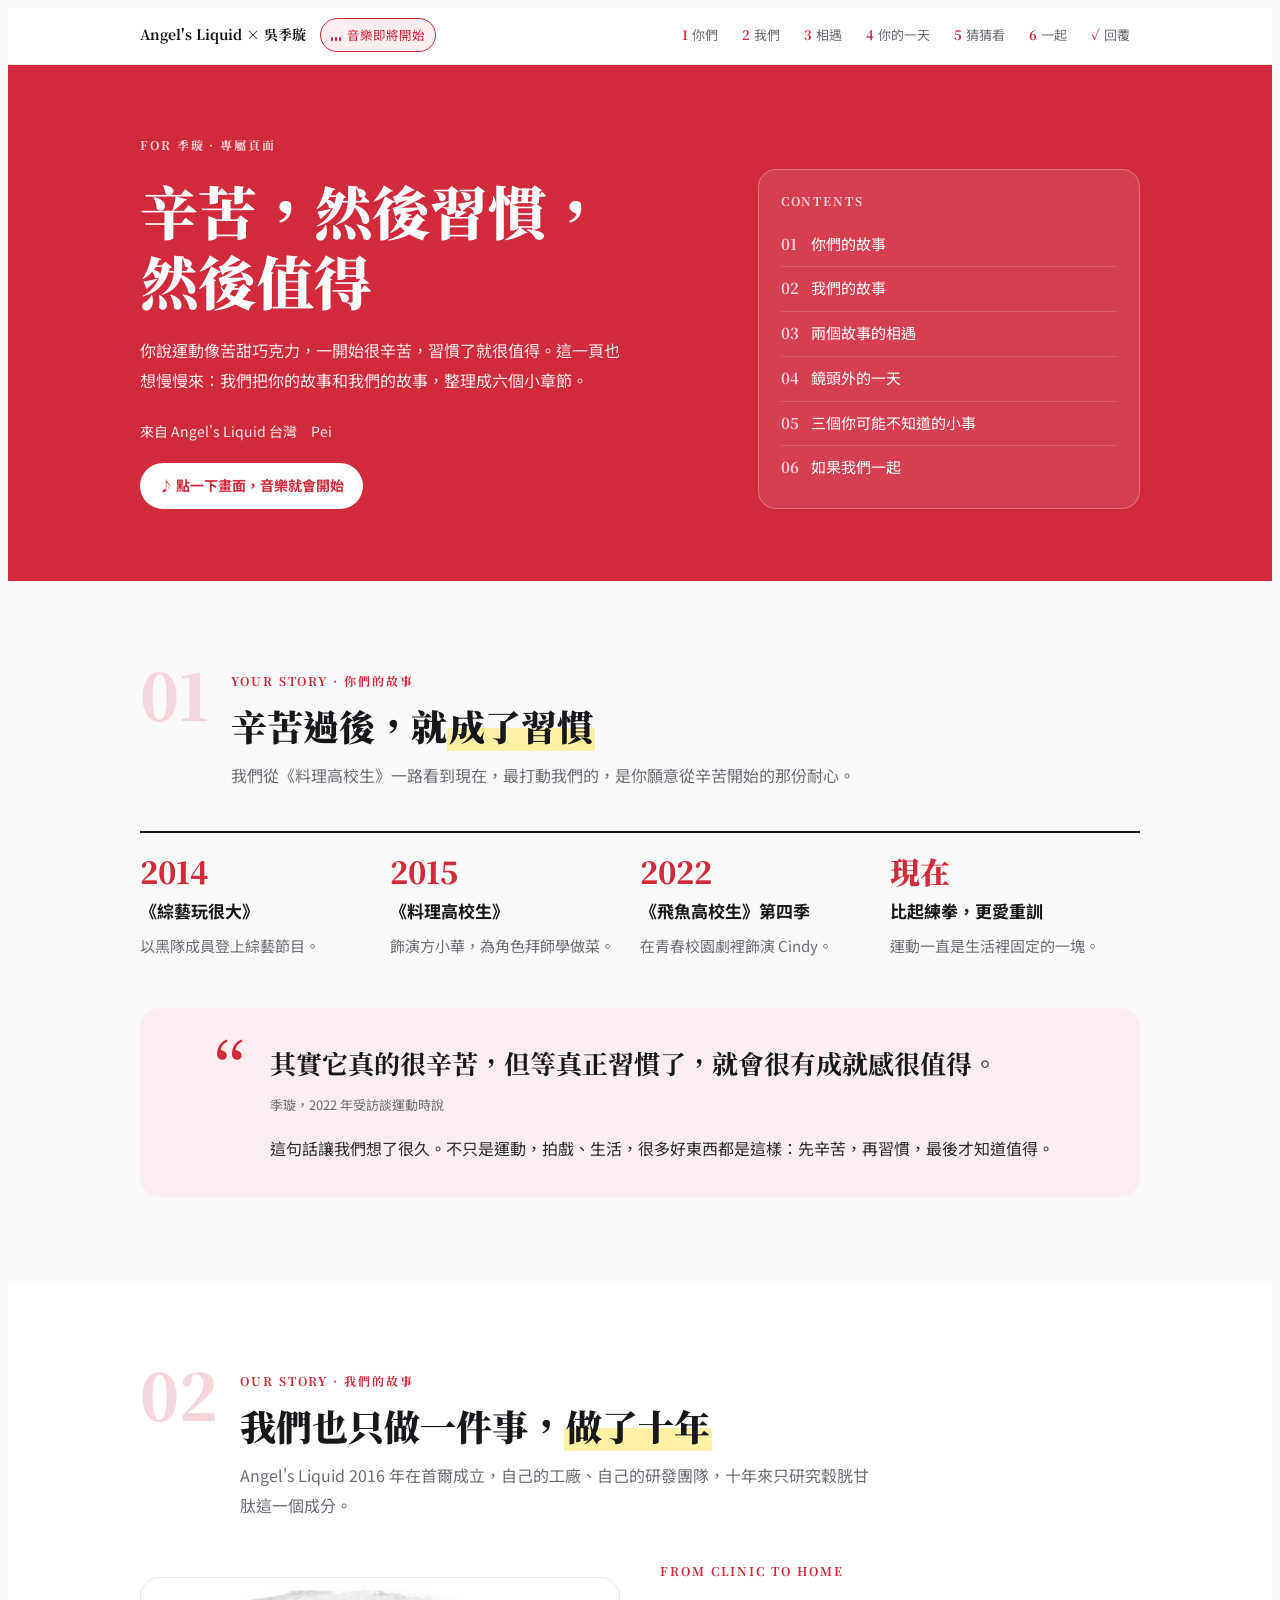
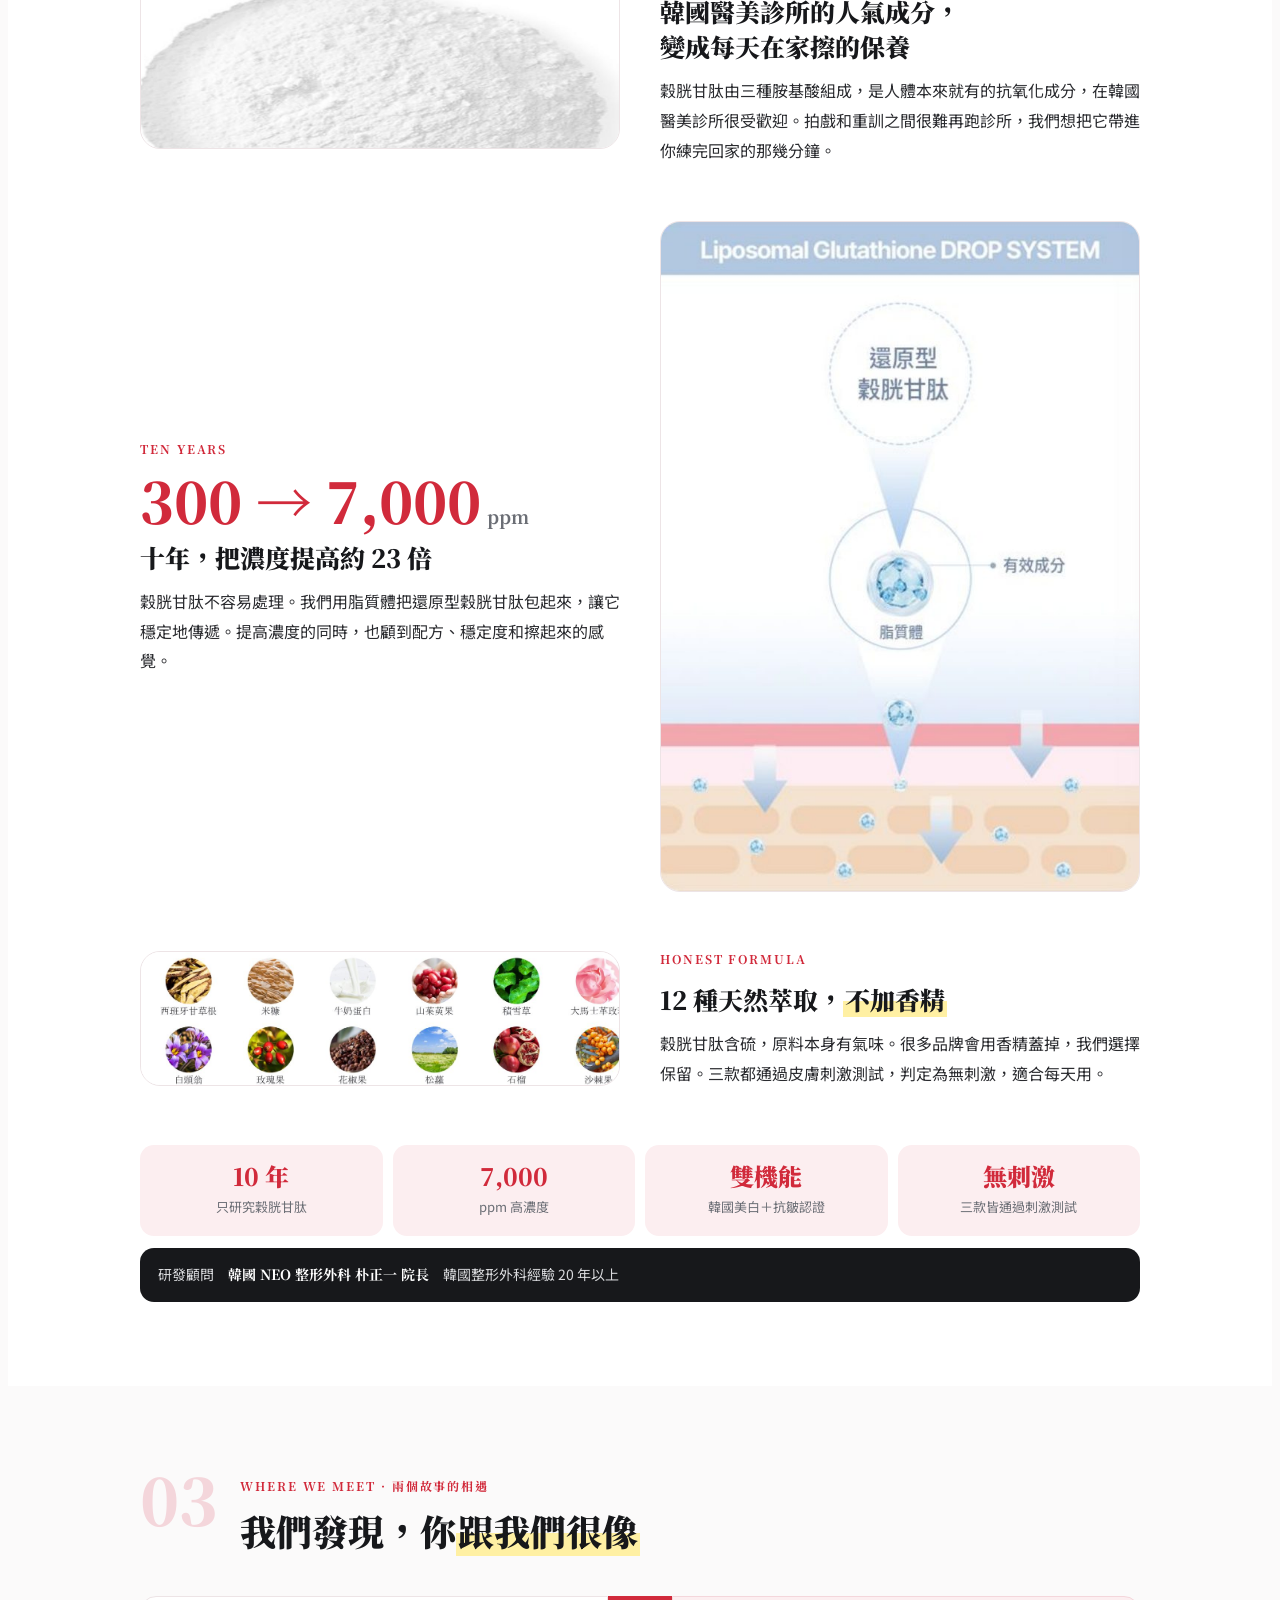
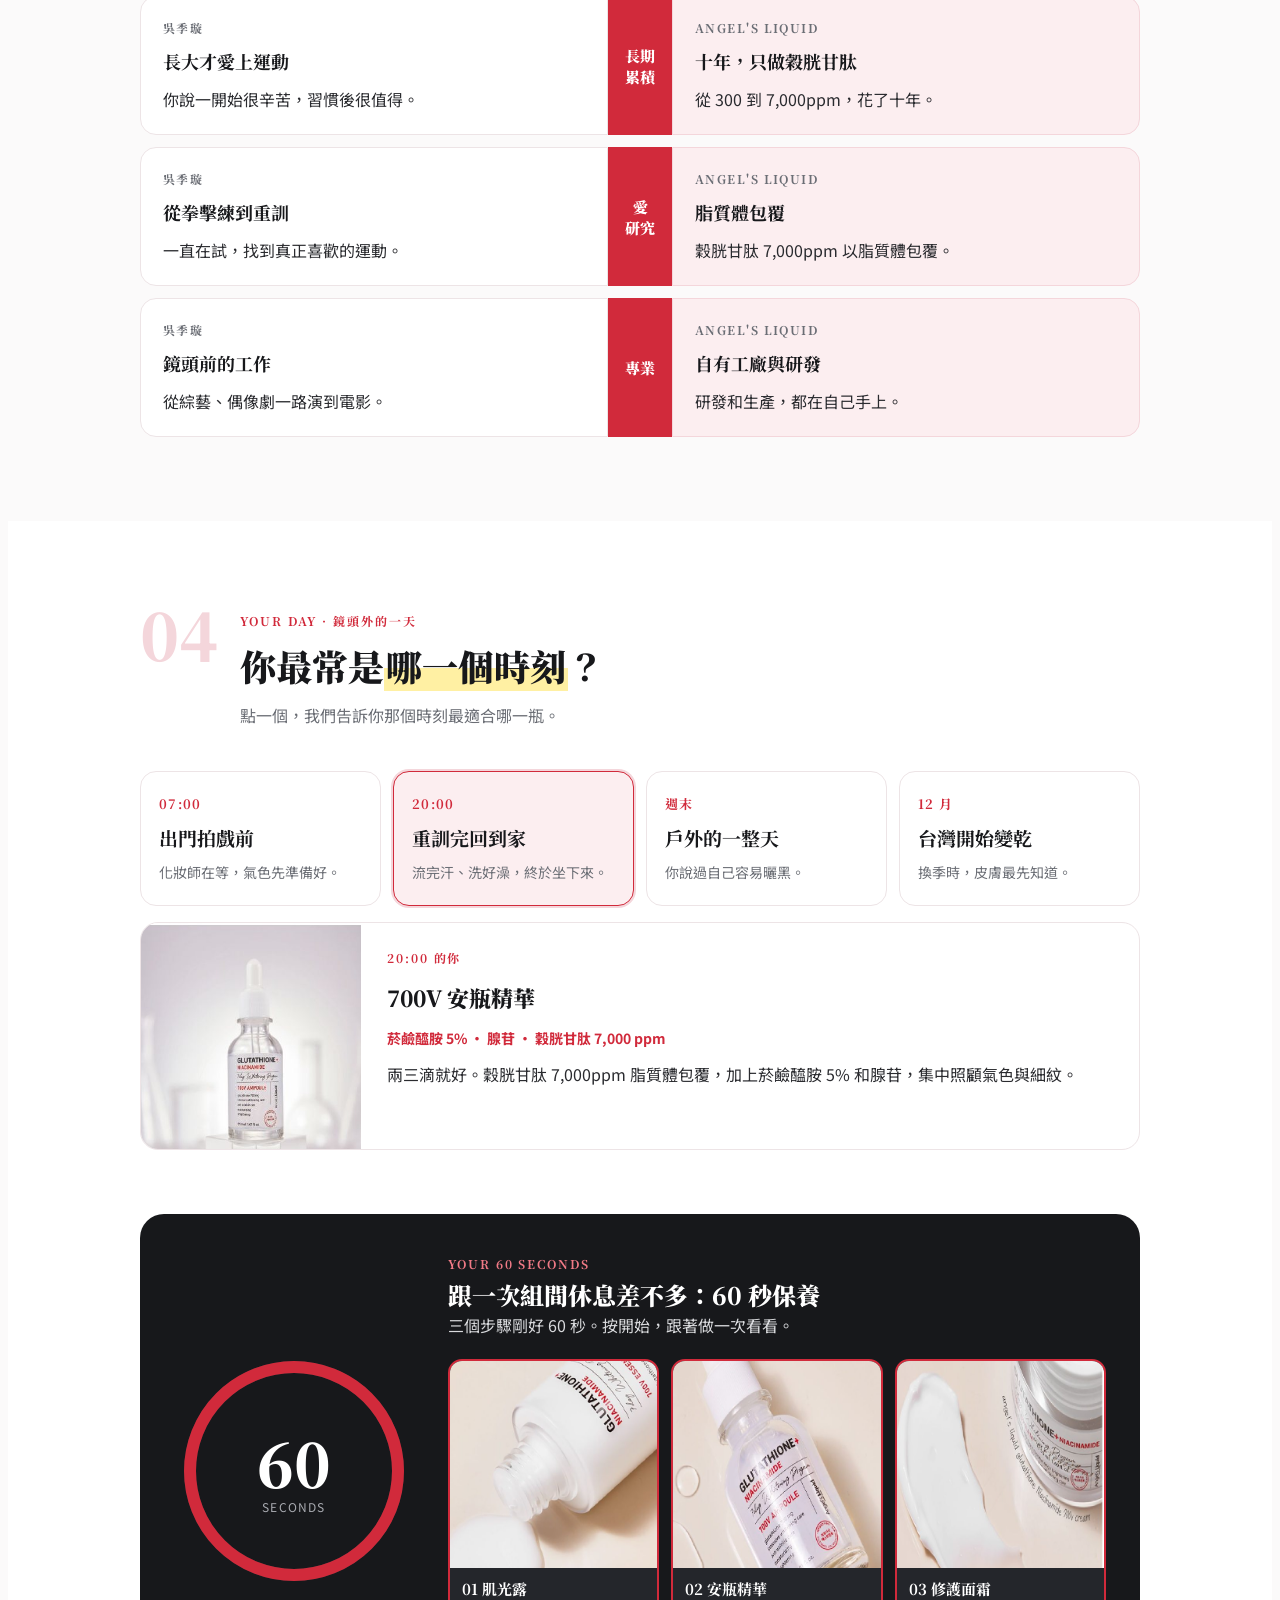
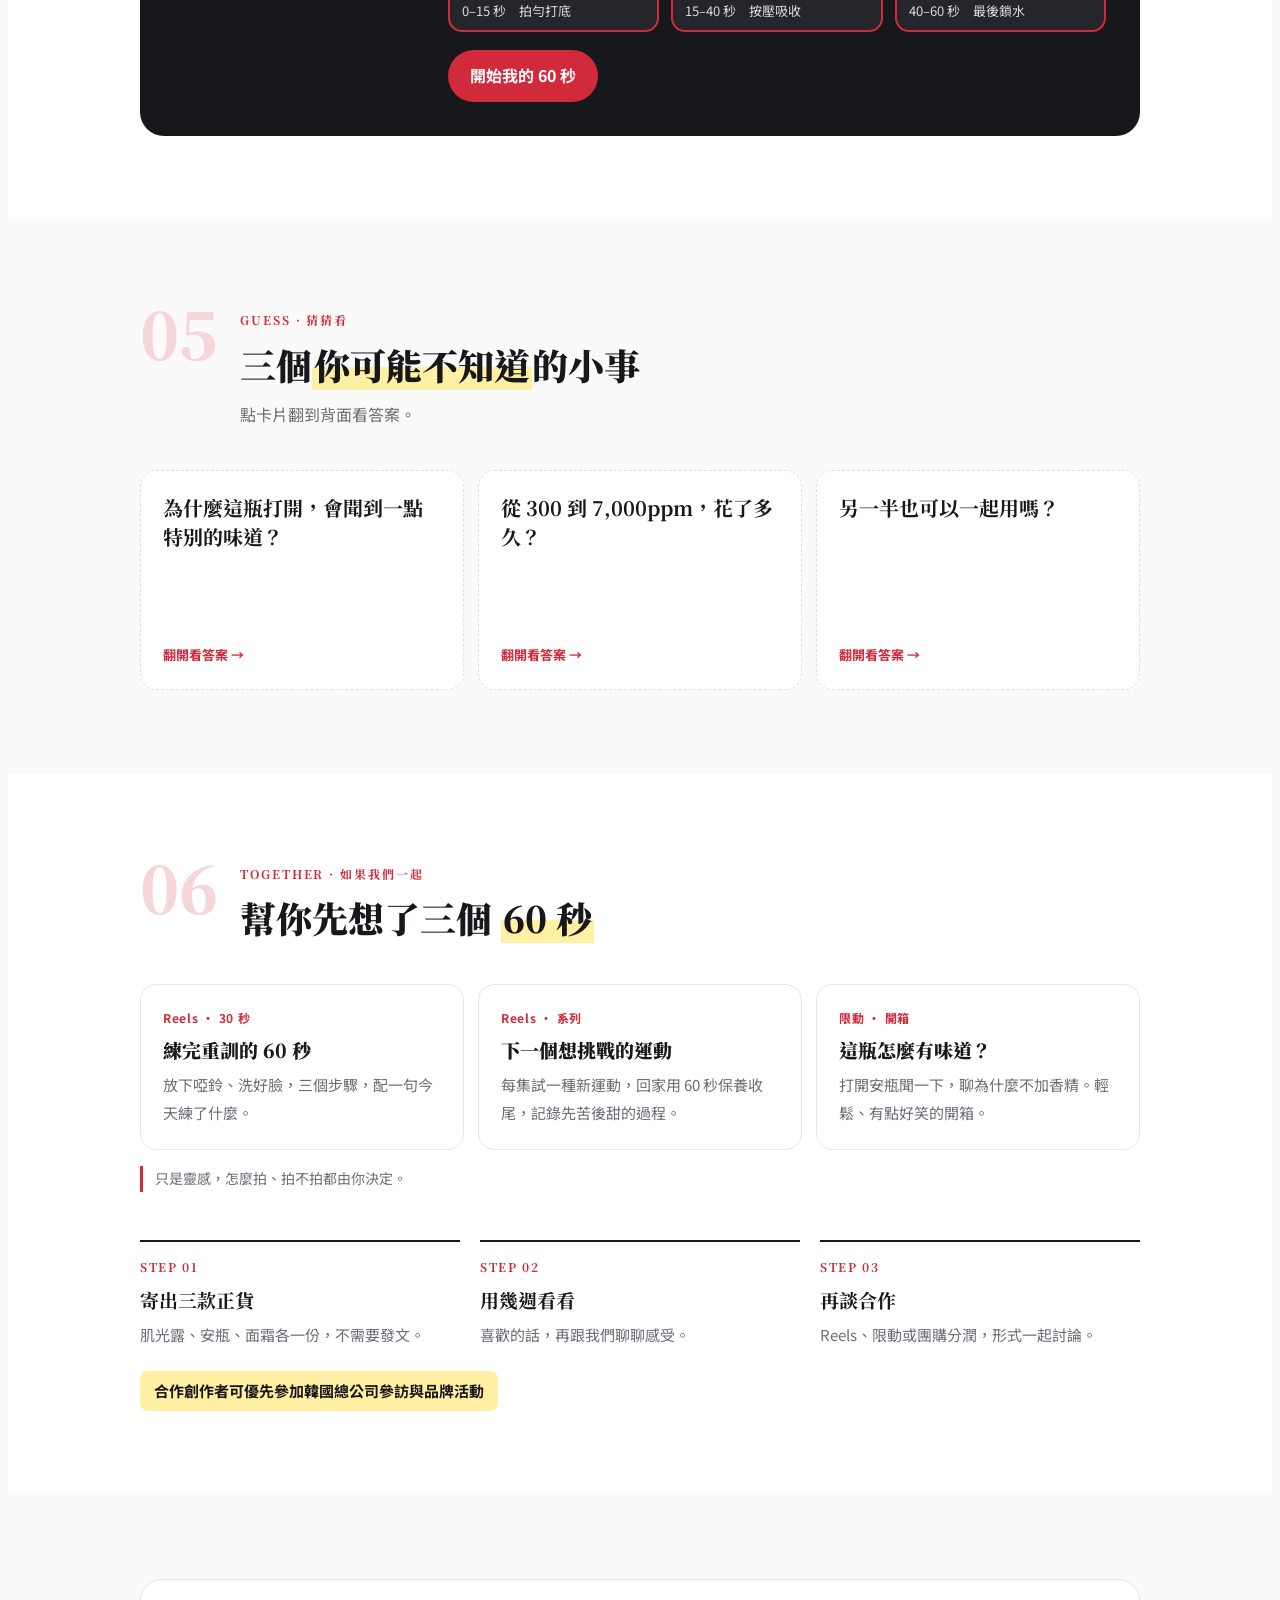
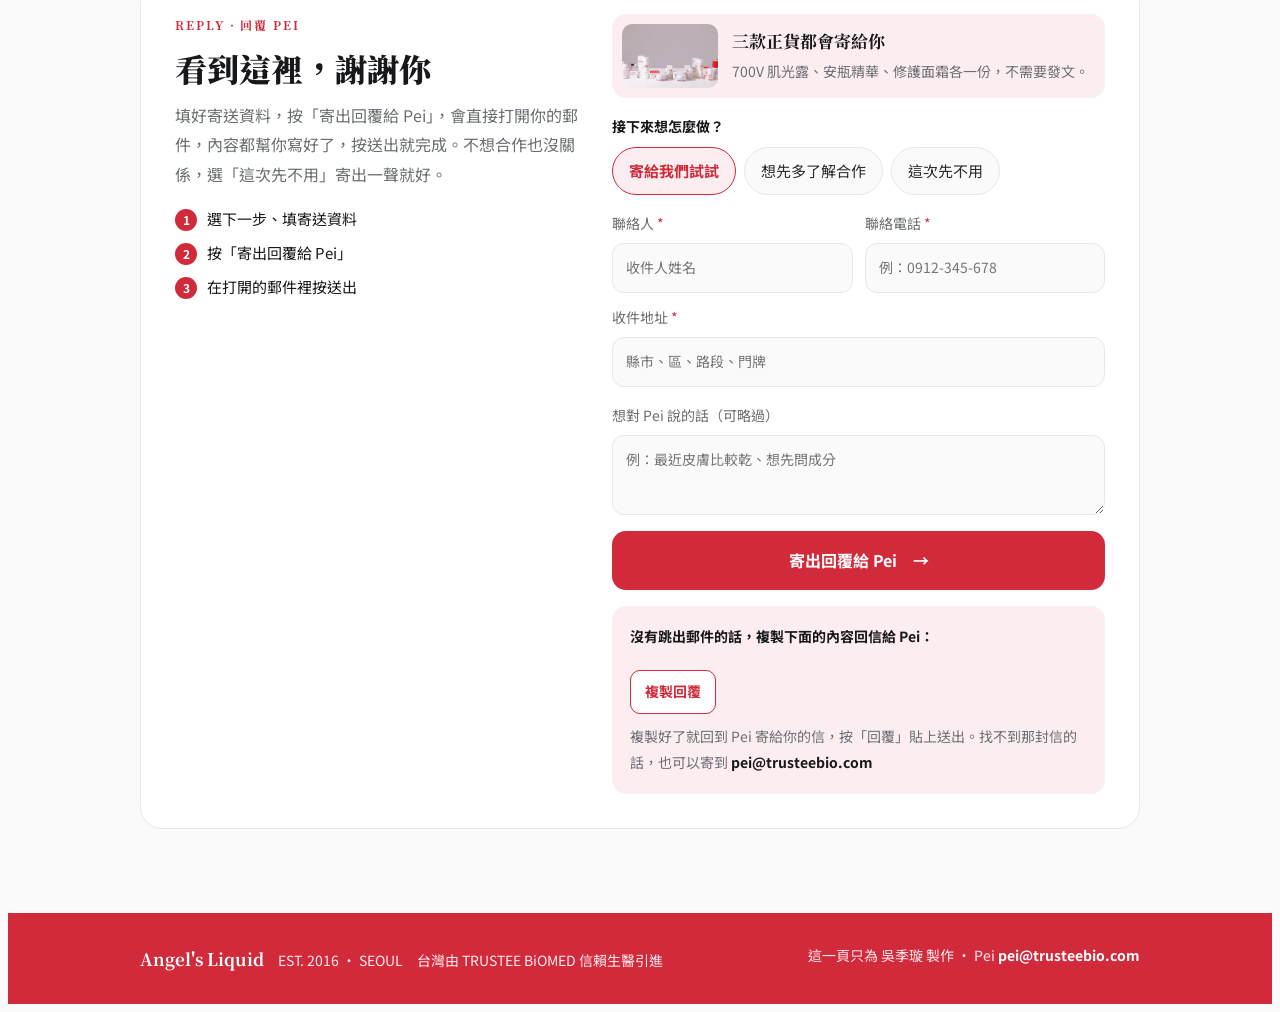
==== commit 8e3654cd: "Publish winniewu" ====
--- a/winniewu/index.html
+++ b/winniewu/index.html
@@ -427,5 +427,5 @@
   q('[data-copy]').addEventListener('click',function(){var t=q('[data-out-text]').textContent,ok=function(){q('[data-copied]').hidden=false;};var sel=function(){var r=doc.createRange();r.selectNodeContents(q('[data-out-text]'));var s=win.getSelection();s.removeAllRanges();s.addRange(r);};try{win.navigator.clipboard.writeText(t).then(ok,sel);}catch(e){sel();}});
 }
 
-(function(){var d={"c1": {"intro": "我們從《料理高校生》一路看到現在，最打動我們的，是你願意從辛苦開始的那份耐心。", "mark": "成了習慣", "quote": {"cite": "季璇，2022 年受訪談運動時說", "reflection": "這句話讓我們想了很久。不只是運動，拍戲、生活，很多好東西都是這樣：先辛苦，再習慣，最後才知道值得。", "text": "其實它真的很辛苦，但等真正習慣了，就會很有成就感很值得。"}, "timeline": [{"b": "《綜藝玩很大》", "k": "2014", "s": "以黑隊成員登上綜藝節目。"}, {"b": "《料理高校生》", "k": "2015", "s": "飾演方小華，為角色拜師學做菜。"}, {"b": "《飛魚高校生》第四季", "k": "2022", "s": "在青春校園劇裡飾演 Cindy。"}, {"b": "拳擊、熱瑜伽、重訓", "k": "運動", "s": "長大後才愛上，你說像苦甜巧克力。"}], "title": "辛苦過後，就成了習慣"}, "c2": {"bridge": "拍戲和練拳之間很難再跑診所，我們想把它帶進你運動完回家的那幾分鐘。", "intro": "Angel's Liquid 2016 年在首爾成立，自己的工廠、自己的研發團隊，十年來只研究穀胱甘肽這一個成分。", "mark": "做了十年", "title": "我們也只做一件事，做了十年"}, "c3": {"mark": "跟我們很像", "pairs": [{"mid": "長期\n累積", "us_b": "十年，只做穀胱甘肽", "us_s": "從 300 到 7,000ppm，花了十年。", "you_b": "長大才愛上運動", "you_s": "你說一開始很辛苦，習慣後很值得。"}, {"mid": "愛\n研究", "us_b": "脂質體包覆", "us_s": "穀胱甘肽 7,000ppm 以脂質體包覆。", "you_b": "一直在試新運動", "you_s": "攀岩、彈跳床，還想試潛水。"}, {"mid": "專業", "us_b": "自有工廠與研發", "us_s": "研發和生產，都在自己手上。", "you_b": "鏡頭前的工作", "you_s": "從綜藝、偶像劇一路演到電影。"}], "title": "我們發現，你跟我們很像"}, "c4": {"default": 1, "intro": "點一個，我們告訴你那個時刻最適合哪一瓶。", "mark": "哪一個時刻", "routine_title": "比一回合拳擊還短：60 秒保養", "scenes": [{"b": "出門拍戲前", "p": "toner", "s": "化妝師在等，氣色先準備好。", "t": "07:00", "why": "化妝水質地、如水輕盈，大容量可以全臉打底，拍兩下吸收就能接著上妝。"}, {"b": "練完拳回到家", "p": "ampoule", "s": "流完汗、洗好澡，終於坐下來。", "t": "20:00", "why": "兩三滴就好。穀胱甘肽 7,000ppm 脂質體包覆，加上菸鹼醯胺 5% 和腺苷，集中照顧氣色與細紋。"}, {"b": "戶外的一整天", "p": "toner", "s": "你說過自己容易曬黑。", "t": "週末", "why": "回家洗完臉，先用大容量的肌光露全臉拍滿。三款都有韓國食藥處美白與抗皺雙重機能性。"}, {"b": "台灣開始變乾", "p": "cream", "s": "換季時，皮膚最先知道。", "t": "12 月", "why": "保養的最後一層。添加角鯊烷，質地柔滑不黏，幫肌膚鎖住水分，秋冬特別需要。"}], "title": "你最常是哪一個時刻？"}, "c5": {"flips": [{"a": "穀胱甘肽的結構含硫，原料本身就有氣味。我們不加香精去蓋掉，選擇保留原料本來的樣子。", "q": "為什麼這瓶打開，會聞到一點特別的味道？"}, {"a": "十年。Angel's Liquid 2016 年在首爾成立，自有工廠和研發團隊，只研究穀胱甘肽這一個成分。", "q": "從 300 到 7,000ppm，花了多久？"}, {"a": "可以。三款都通過皮膚刺激測試、判定無刺激，不加香精，質地清爽不黏，男生用也沒有負擔。", "q": "另一半也可以一起用嗎？"}]}, "c6": {"aside": "只是靈感，怎麼拍、拍不拍都由你決定。", "ideas": [{"fmt": "Reels · 30 秒", "how": "拳套拿下來、洗好臉，三個步驟，配一句今天練得怎麼樣。", "title": "練完拳的 60 秒"}, {"fmt": "Reels · 系列", "how": "每集試一種新運動，回家用 60 秒保養收尾，記錄先苦後甜的過程。", "title": "下一個想挑戰的運動"}, {"fmt": "限動 · 開箱", "how": "打開安瓶聞一下，聊為什麼不加香精。輕鬆、有點好笑的開箱。", "title": "這瓶怎麼有味道？"}], "mark": "60 秒", "title": "幫你先想了三個 60 秒"}, "channel": "吳季璇", "creator_name": "季璇", "email": {"greeting": "季璇你好，", "opening": "我是 Angel's Liquid 台灣的 Pei。這次沒有寫長信，而是花了點時間，把你的故事整理成一個只給你的小頁面。", "subject": "我們把 吳季璇 的故事整理成一頁｜Angel's Liquid 品牌合作"}, "hero": {"eyebrow": "For 季璇 · 專屬頁面", "sub": "你說運動像苦甜巧克力，一開始很辛苦，習慣了就很值得。這一頁也想慢慢來：我們把你的故事和我們的故事，整理成六個小章節。", "title_l1": "辛苦，然後習慣，", "title_l2": "然後值得"}, "reply": {"sign": "季璇", "title": "看到這裡，謝謝你"}, "slug": "winniewu"};var app=document.getElementById('app');app.innerHTML=renderSite(d);bindSite(app,d,window,{autoMusic:true});})();
+(function(){var d={"c1": {"intro": "我們從《料理高校生》一路看到現在，最打動我們的，是你願意從辛苦開始的那份耐心。", "mark": "成了習慣", "quote": {"cite": "季璇，2022 年受訪談運動時說", "reflection": "這句話讓我們想了很久。不只是運動，拍戲、生活，很多好東西都是這樣：先辛苦，再習慣，最後才知道值得。", "text": "其實它真的很辛苦，但等真正習慣了，就會很有成就感很值得。"}, "timeline": [{"b": "《綜藝玩很大》", "k": "2014", "s": "以黑隊成員登上綜藝節目。"}, {"b": "《料理高校生》", "k": "2015", "s": "飾演方小華，為角色拜師學做菜。"}, {"b": "《飛魚高校生》第四季", "k": "2022", "s": "在青春校園劇裡飾演 Cindy。"}, {"b": "比起練拳，更愛重訓", "k": "現在", "s": "運動一直是生活裡固定的一塊。"}], "title": "辛苦過後，就成了習慣"}, "c2": {"bridge": "拍戲和重訓之間很難再跑診所，我們想把它帶進你練完回家的那幾分鐘。", "intro": "Angel's Liquid 2016 年在首爾成立，自己的工廠、自己的研發團隊，十年來只研究穀胱甘肽這一個成分。", "mark": "做了十年", "title": "我們也只做一件事，做了十年"}, "c3": {"mark": "跟我們很像", "pairs": [{"mid": "長期\n累積", "us_b": "十年，只做穀胱甘肽", "us_s": "從 300 到 7,000ppm，花了十年。", "you_b": "長大才愛上運動", "you_s": "你說一開始很辛苦，習慣後很值得。"}, {"mid": "愛\n研究", "us_b": "脂質體包覆", "us_s": "穀胱甘肽 7,000ppm 以脂質體包覆。", "you_b": "從拳擊練到重訓", "you_s": "一直在試，找到真正喜歡的運動。"}, {"mid": "專業", "us_b": "自有工廠與研發", "us_s": "研發和生產，都在自己手上。", "you_b": "鏡頭前的工作", "you_s": "從綜藝、偶像劇一路演到電影。"}], "title": "我們發現，你跟我們很像"}, "c4": {"default": 1, "intro": "點一個，我們告訴你那個時刻最適合哪一瓶。", "mark": "哪一個時刻", "routine_title": "跟一次組間休息差不多：60 秒保養", "scenes": [{"b": "出門拍戲前", "p": "toner", "s": "化妝師在等，氣色先準備好。", "t": "07:00", "why": "化妝水質地、如水輕盈，大容量可以全臉打底，拍兩下吸收就能接著上妝。"}, {"b": "重訓完回到家", "p": "ampoule", "s": "流完汗、洗好澡，終於坐下來。", "t": "20:00", "why": "兩三滴就好。穀胱甘肽 7,000ppm 脂質體包覆，加上菸鹼醯胺 5% 和腺苷，集中照顧氣色與細紋。"}, {"b": "戶外的一整天", "p": "toner", "s": "你說過自己容易曬黑。", "t": "週末", "why": "回家洗完臉，先用大容量的肌光露全臉拍滿。三款都有韓國食藥處美白與抗皺雙重機能性。"}, {"b": "台灣開始變乾", "p": "cream", "s": "換季時，皮膚最先知道。", "t": "12 月", "why": "保養的最後一層。添加角鯊烷，質地柔滑不黏，幫肌膚鎖住水分，秋冬特別需要。"}], "title": "你最常是哪一個時刻？"}, "c5": {"flips": [{"a": "穀胱甘肽的結構含硫，原料本身就有氣味。我們不加香精去蓋掉，選擇保留原料本來的樣子。", "q": "為什麼這瓶打開，會聞到一點特別的味道？"}, {"a": "十年。Angel's Liquid 2016 年在首爾成立，自有工廠和研發團隊，只研究穀胱甘肽這一個成分。", "q": "從 300 到 7,000ppm，花了多久？"}, {"a": "可以。三款都通過皮膚刺激測試、判定無刺激，不加香精，質地清爽不黏，男生用也沒有負擔。", "q": "另一半也可以一起用嗎？"}]}, "c6": {"aside": "只是靈感，怎麼拍、拍不拍都由你決定。", "ideas": [{"fmt": "Reels · 30 秒", "how": "放下啞鈴、洗好臉，三個步驟，配一句今天練了什麼。", "title": "練完重訓的 60 秒"}, {"fmt": "Reels · 系列", "how": "每集試一種新運動，回家用 60 秒保養收尾，記錄先苦後甜的過程。", "title": "下一個想挑戰的運動"}, {"fmt": "限動 · 開箱", "how": "打開安瓶聞一下，聊為什麼不加香精。輕鬆、有點好笑的開箱。", "title": "這瓶怎麼有味道？"}], "mark": "60 秒", "title": "幫你先想了三個 60 秒"}, "channel": "吳季璇", "creator_name": "季璇", "email": {"greeting": "季璇你好，", "opening": "我是 Angel's Liquid 台灣的 Pei。夏天寄過一封比較長的信，這次想換個方式：把你的故事整理成一個只給你的小頁面。", "subject": "我們把 吳季璇 的故事整理成一頁｜Angel's Liquid 品牌合作"}, "hero": {"eyebrow": "For 季璇 · 專屬頁面", "sub": "你說運動像苦甜巧克力，一開始很辛苦，習慣了就很值得。這一頁也想慢慢來：我們把你的故事和我們的故事，整理成六個小章節。", "title_l1": "辛苦，然後習慣，", "title_l2": "然後值得"}, "reply": {"sign": "季璇", "title": "看到這裡，謝謝你"}, "slug": "winniewu"};var app=document.getElementById('app');app.innerHTML=renderSite(d);bindSite(app,d,window,{autoMusic:true});})();
 </script></body></html>
